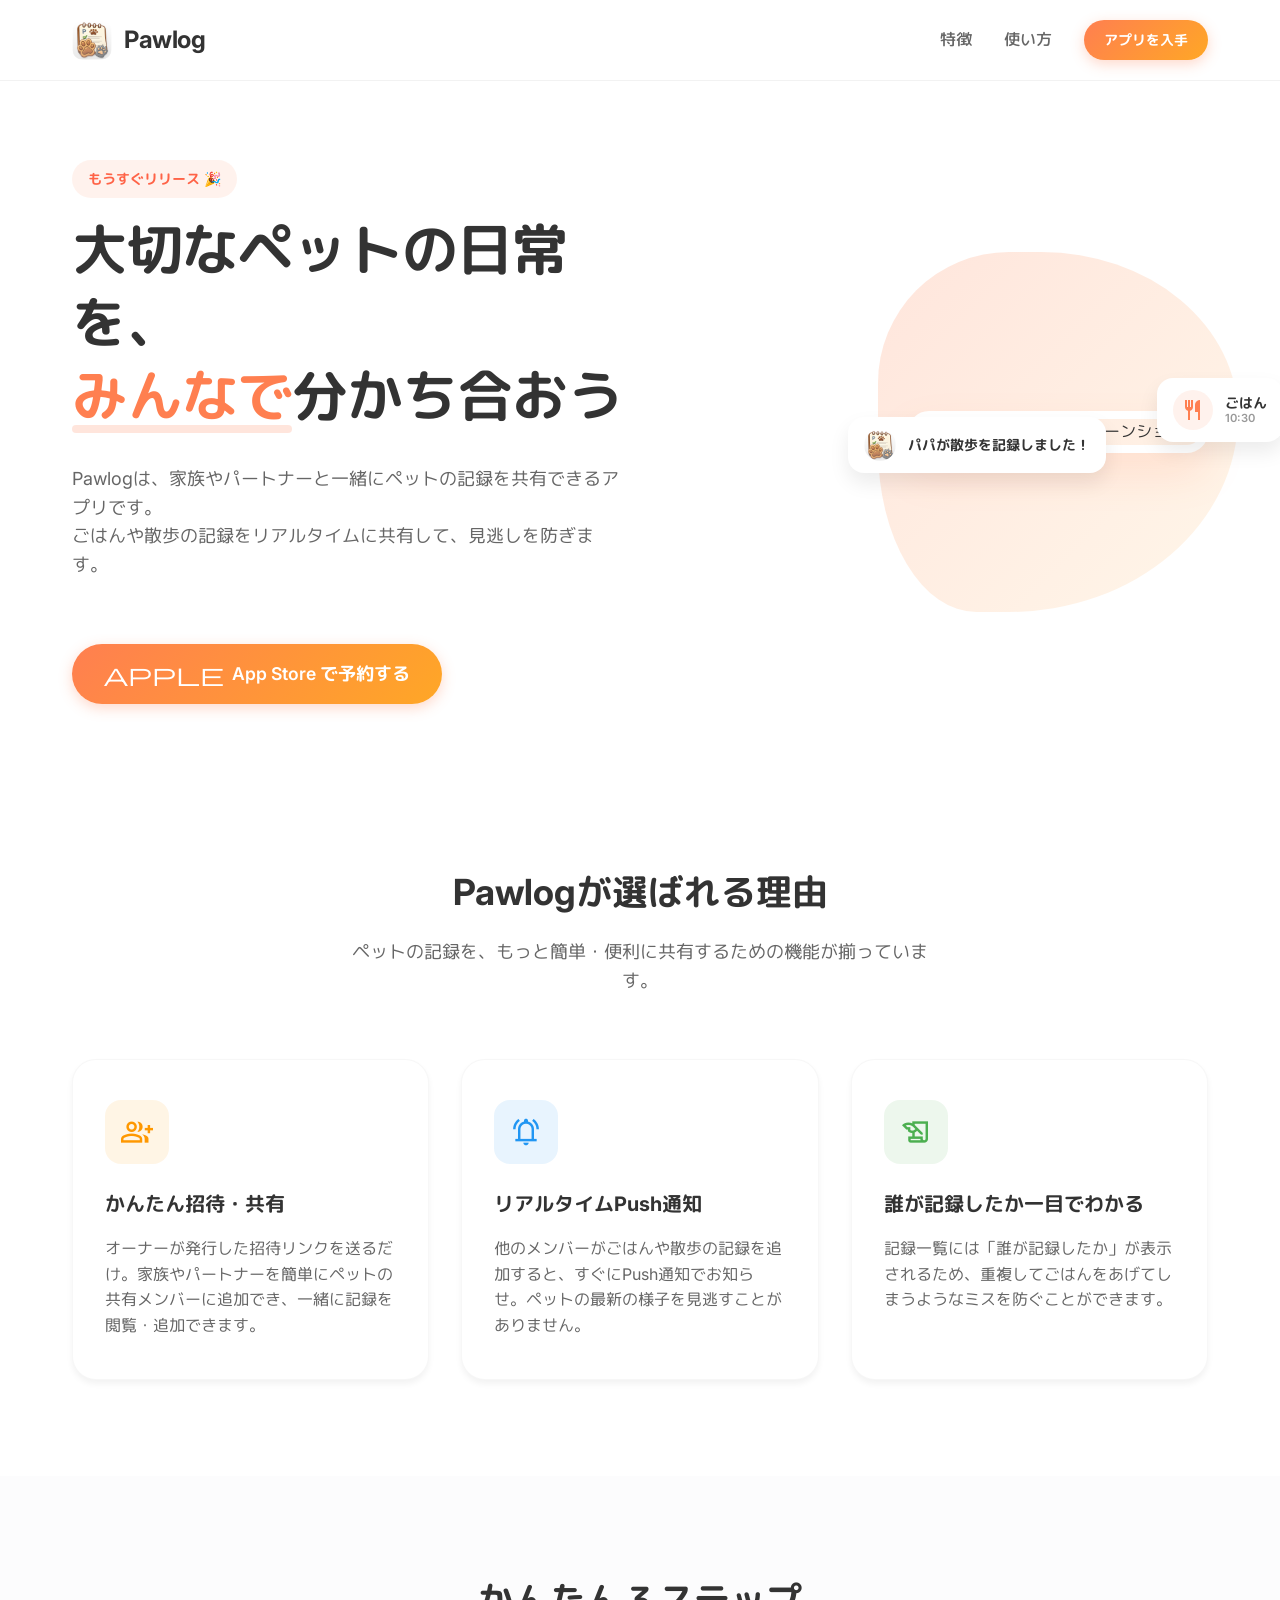
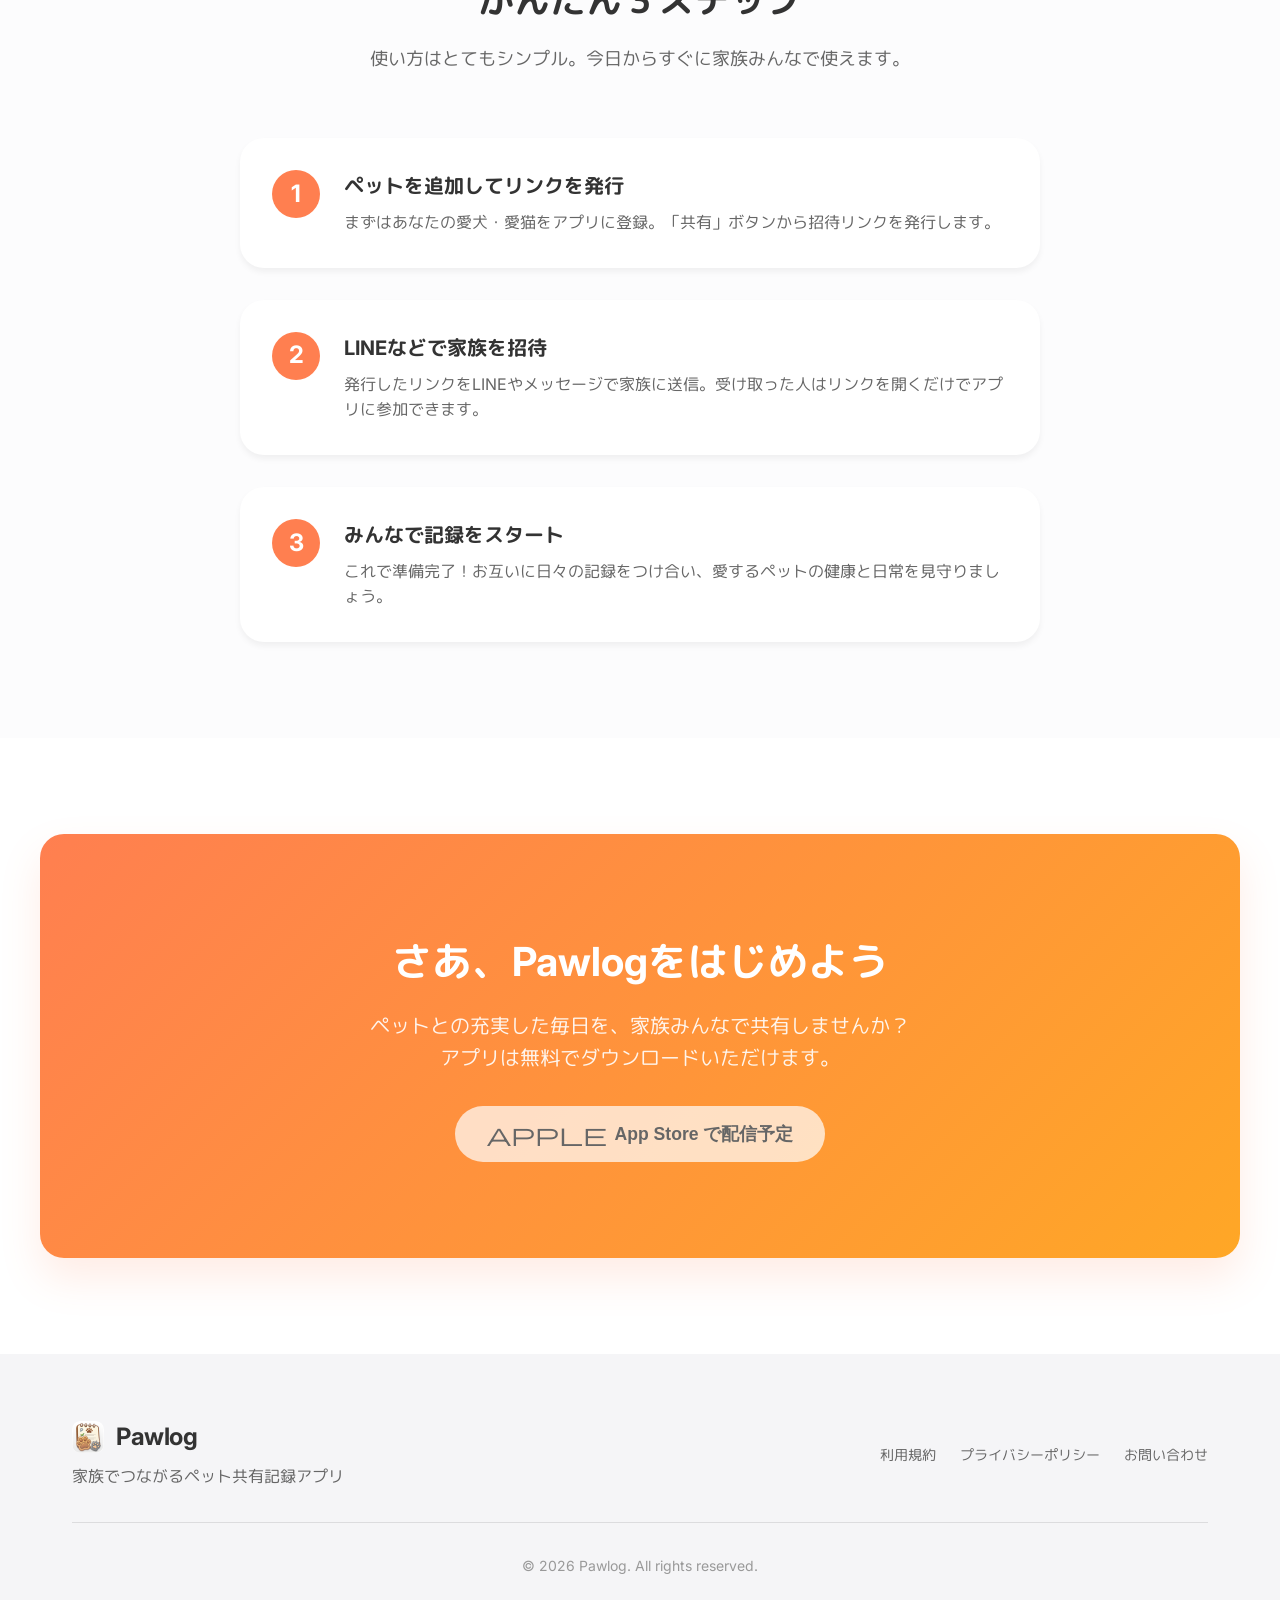
==== index.html @ 932a6e58 "update privacy and index" ====
<!DOCTYPE html>
<html lang="ja">

<head>
    <meta charset="UTF-8">
    <meta name="viewport" content="width=device-width, initial-scale=1.0">
    <title>Pawlog | 家族でつながるペット共有記録アプリ</title>
    <meta name="description" content="Pawlogは、家族やパートナーとペットの日常を共有・記録できるアプリです。招待リンクで簡単参加、Push通知でリアルタイムに情報共有。">

    <!-- Google Fonts -->
    <link rel="preconnect" href="https://fonts.googleapis.com">
    <link rel="preconnect" href="https://fonts.gstatic.com" crossorigin>
    <link
        href="https://fonts.googleapis.com/css2?family=Inter:wght@400;500;600;700&family=M+PLUS+Rounded+1c:wght@400;500;700&display=swap"
        rel="stylesheet">

    <!-- Material Symbols Outlined -->
    <link href="https://fonts.googleapis.com/css2?family=Material+Symbols+Outlined" rel="stylesheet" />

    <link rel="stylesheet" href="css/style.css">
</head>

<body>

    <!-- Header -->
    <header class="header">
        <div class="container header-container">
            <div class="logo">
                <img src="images/AppIcon-iOS-1024x1024.png" alt="Pawlog Icon" class="logo-icon">
                <span class="logo-text">Pawlog</span>
            </div>
            <nav class="nav">
                <a href="#features">特徴</a>
                <a href="#how-it-works">使い方</a>
                <a href="#download" class="btn-primary btn-small">アプリを入手</a>
            </nav>
            <button class="mobile-menu-btn" aria-label="メニューを開く">
                <span class="material-symbols-outlined">menu</span>
            </button>
        </div>
    </header>

    <!-- Mobile Menu Overlay -->
    <div class="mobile-menu-overlay">
        <div class="mobile-menu">
            <button class="close-menu-btn" aria-label="メニューを閉じる">
                <span class="material-symbols-outlined">close</span>
            </button>
            <nav class="mobile-nav">
                <a href="#features">特徴</a>
                <a href="#how-it-works">使い方</a>
                <a href="#download" class="btn-primary">アプリを入手</a>
            </nav>
        </div>
    </div>

    <!-- Hero Section -->
    <section class="hero">
        <div class="container hero-container">
            <div class="hero-content fade-in-up">
                <span class="badge">もうすぐリリース 🎉</span>
                <h1 class="hero-title">大切なペットの日常を、<br><span class="highlight">みんなで</span>分かち合おう</h1>
                <p class="hero-subtitle">
                    Pawlogは、家族やパートナーと一緒にペットの記録を共有できるアプリです。<br>
                    ごはんや散歩の記録をリアルタイムに共有して、見逃しを防ぎます。
                </p>
                <div class="hero-actions">
                    <a href="#download" class="btn-primary btn-large">
                        <span class="material-symbols-outlined">apple</span>
                        App Store で予約する
                    </a>
                </div>
            </div>
            <div class="hero-image-wrapper fade-in-up delay-1">
                <div class="blob-shape"></div>
                <img src="images/IMG_6890.PNG" alt="Pawlog アプリのスクリーンショット" class="hero-app-screen">

                <!-- Floating Elements -->
                <div class="floating-card user-card fc-1">
                    <img src="images/AppIcon-iOS-1024x1024.png" alt="User A">
                    <p>パパが散歩を記録しました！</p>
                </div>
                <div class="floating-card record-card fc-2">
                    <span class="material-symbols-outlined icon-food">restaurant</span>
                    <div>
                        <strong>ごはん</strong>
                        <span>10:30</span>
                    </div>
                </div>
            </div>
        </div>
    </section>

    <!-- Features Section -->
    <section id="features" class="features section">
        <div class="container">
            <div class="section-header fade-in-up">
                <h2 class="section-title">Pawlogが選ばれる理由</h2>
                <p class="section-description">ペットの記録を、もっと簡単・便利に共有するための機能が揃っています。</p>
            </div>

            <div class="features-grid">
                <!-- Feature 1 -->
                <div class="feature-card fade-in-up">
                    <div class="feature-icon bg-orange">
                        <span class="material-symbols-outlined">group_add</span>
                    </div>
                    <h3 class="feature-title">かんたん招待・共有</h3>
                    <p class="feature-text">
                        オーナーが発行した招待リンクを送るだけ。家族やパートナーを簡単にペットの共有メンバーに追加でき、一緒に記録を閲覧・追加できます。
                    </p>
                </div>

                <!-- Feature 2 -->
                <div class="feature-card fade-in-up delay-1">
                    <div class="feature-icon bg-blue">
                        <span class="material-symbols-outlined">notifications_active</span>
                    </div>
                    <h3 class="feature-title">リアルタイムPush通知</h3>
                    <p class="feature-text">
                        他のメンバーがごはんや散歩の記録を追加すると、すぐにPush通知でお知らせ。ペットの最新の様子を見逃すことがありません。
                    </p>
                </div>

                <!-- Feature 3 -->
                <div class="feature-card fade-in-up delay-2">
                    <div class="feature-icon bg-green">
                        <span class="material-symbols-outlined">history_edu</span>
                    </div>
                    <h3 class="feature-title">誰が記録したか一目でわかる</h3>
                    <p class="feature-text">
                        記録一覧には「誰が記録したか」が表示されるため、重複してごはんをあげてしまうようなミスを防ぐことができます。
                    </p>
                </div>
            </div>
        </div>
    </section>

    <!-- How It Works Section -->
    <section id="how-it-works" class="how-it-works section bg-light">
        <div class="container">
            <div class="section-header fade-in-up">
                <h2 class="section-title">かんたん３ステップ</h2>
                <p class="section-description">使い方はとてもシンプル。今日からすぐに家族みんなで使えます。</p>
            </div>

            <div class="steps-container">
                <div class="step fade-in-up">
                    <div class="step-number">1</div>
                    <div class="step-content">
                        <h3>ペットを追加してリンクを発行</h3>
                        <p>まずはあなたの愛犬・愛猫をアプリに登録。「共有」ボタンから招待リンクを発行します。</p>
                    </div>
                </div>

                <div class="step fade-in-up delay-1">
                    <div class="step-number">2</div>
                    <div class="step-content">
                        <h3>LINEなどで家族を招待</h3>
                        <p>発行したリンクをLINEやメッセージで家族に送信。受け取った人はリンクを開くだけでアプリに参加できます。</p>
                    </div>
                </div>

                <div class="step fade-in-up delay-2">
                    <div class="step-number">3</div>
                    <div class="step-content">
                        <h3>みんなで記録をスタート</h3>
                        <p>これで準備完了！お互いに日々の記録をつけ合い、愛するペットの健康と日常を見守りましょう。</p>
                    </div>
                </div>
            </div>
        </div>
    </section>

    <!-- CTA Section -->
    <section id="download" class="cta section">
        <div class="container cta-container fade-in-up">
            <h2 class="cta-title">さあ、Pawlogをはじめよう</h2>
            <p class="cta-text">
                ペットとの充実した毎日を、家族みんなで共有しませんか？<br>
                アプリは無料でダウンロードいただけます。
            </p>
            <div class="cta-buttons">
                <button class="btn-primary btn-large btn-disabled">
                    <span class="material-symbols-outlined">apple</span>
                    App Store で配信予定
                </button>
            </div>
        </div>
    </section>

    <!-- Footer -->
    <footer class="footer">
        <div class="container footer-container">
            <div class="footer-brand">
                <div class="logo">
                    <img src="images/AppIcon-iOS-1024x1024.png" alt="Pawlog Icon" class="logo-icon-small">
                    <span class="logo-text">Pawlog</span>
                </div>
                <p class="footer-desc">家族でつながるペット共有記録アプリ</p>
            </div>
            <div class="footer-links">
                <a href="terms.html">利用規約</a>
                <a href="privacy.html">プライバシーポリシー</a>
                <a href="#">お問い合わせ</a>
            </div>
        </div>
        <div class="container">
            <div class="footer-bottom">
                &copy; <span id="year"></span> Pawlog. All rights reserved.
            </div>
        </div>
    </footer>

    <script src="js/main.js"></script>
</body>

</html>
---- css/style.css ----
/* =========================================
   Reset & Variables
   ========================================= */
:root {
    /* Colors */
    --primary: #FF7F50; /* Coral */
    --primary-light: #FFA07A;
    --primary-dark: #FF6347;
    --secondary: #FFA726; /* Orange */
    
    --text-main: #333333;
    --text-muted: #666666;
    --text-light: #999999;
    
    --bg-main: #FFFFFF;
    --bg-light: #FCFCFD;
    --bg-shade: #F5F5F7;
    
    /* Semantic Colors */
    --orange: #FF9800;
    --blue: #2196F3;
    --green: #4CAF50;

    /* Typography */
    --font-base: 'Inter', 'M PLUS Rounded 1c', sans-serif;
    
    /* Layout */
    --container-max-width: 1200px;
    --spacing-xs: 0.5rem;
    --spacing-sm: 1rem;
    --spacing-md: 2rem;
    --spacing-lg: 4rem;
    --spacing-xl: 6rem;
    
    /* Shadows & Radii */
    --shadow-sm: 0 4px 6px rgba(0, 0, 0, 0.05);
    --shadow-md: 0 10px 20px rgba(0, 0, 0, 0.08);
    --shadow-lg: 0 20px 40px rgba(255, 127, 80, 0.15);
    
    --radius-sm: 8px;
    --radius-md: 16px;
    --radius-lg: 24px;
    --radius-full: 9999px;
}

* {
    margin: 0;
    padding: 0;
    box-sizing: border-box;
}

html {
    font-size: 16px;
    scroll-behavior: smooth;
}

body {
    font-family: var(--font-base);
    color: var(--text-main);
    background-color: var(--bg-main);
    line-height: 1.6;
    -webkit-font-smoothing: antialiased;
    -moz-osx-font-smoothing: grayscale;
    overflow-x: hidden;
}

a {
    text-decoration: none;
    color: inherit;
    transition: color 0.3s ease;
}

img {
    max-width: 100%;
    height: auto;
    display: block;
}

/* =========================================
   Utility Classes
   ========================================= */
.container {
    max-width: var(--container-max-width);
    margin: 0 auto;
    padding: 0 var(--spacing-md);
}

.section {
    padding: var(--spacing-xl) 0;
}

.bg-light { background-color: var(--bg-light); }
.bg-orange { background-color: rgba(255, 152, 0, 0.1); color: var(--orange); }
.bg-blue { background-color: rgba(33, 150, 243, 0.1); color: var(--blue); }
.bg-green { background-color: rgba(76, 175, 80, 0.1); color: var(--green); }

.highlight {
    color: var(--primary);
    position: relative;
    display: inline-block;
}

.highlight::after {
    content: '';
    position: absolute;
    bottom: 0;
    left: 0;
    width: 100%;
    height: 8px;
    background-color: rgba(255, 127, 80, 0.2);
    border-radius: 4px;
    z-index: -1;
}

.badge {
    display: inline-flex;
    align-items: center;
    padding: 0.5rem 1rem;
    background-color: rgba(255, 127, 80, 0.1);
    color: var(--primary-dark);
    border-radius: var(--radius-full);
    font-weight: 600;
    font-size: 0.875rem;
    margin-bottom: var(--spacing-sm);
}

/* =========================================
   Buttons
   ========================================= */
.btn-primary {
    display: inline-flex;
    align-items: center;
    justify-content: center;
    gap: 0.5rem;
    background: linear-gradient(135deg, var(--primary), var(--secondary));
    color: white;
    font-weight: 600;
    border: none;
    border-radius: var(--radius-full);
    cursor: pointer;
    transition: transform 0.3s ease, box-shadow 0.3s ease;
    box-shadow: 0 4px 14px rgba(255, 127, 80, 0.3);
}

.btn-primary:hover {
    transform: translateY(-2px);
    box-shadow: 0 6px 20px rgba(255, 127, 80, 0.4);
    color: white;
}

.btn-small { padding: 0.5rem 1.25rem; font-size: 0.9rem; }
.btn-large { padding: 1rem 2rem; font-size: 1.1rem; }

.btn-disabled {
    background: var(--text-light);
    box-shadow: none;
    cursor: not-allowed;
}

.btn-disabled:hover {
    transform: none;
    box-shadow: none;
}

/* =========================================
   Header & Nav
   ========================================= */
.header {
    position: fixed;
    top: 0;
    left: 0;
    width: 100%;
    background: rgba(255, 255, 255, 0.9);
    backdrop-filter: blur(10px);
    -webkit-backdrop-filter: blur(10px);
    z-index: 1000;
    border-bottom: 1px solid rgba(0,0,0,0.05);
    transition: all 0.3s ease;
}

.header.scrolled {
    box-shadow: var(--shadow-sm);
    padding: 0.5rem 0;
}

.header-container {
    display: flex;
    justify-content: space-between;
    align-items: center;
    height: 80px;
}

.logo {
    display: flex;
    align-items: center;
    gap: 0.75rem;
}

.logo-icon { width: 40px; height: 40px; border-radius: 10px; }
.logo-icon-small { width: 32px; height: 32px; border-radius: 8px; }
.logo-text { font-size: 1.5rem; font-weight: 700; color: var(--text-main); letter-spacing: -0.5px; }

.nav {
    display: none;
    align-items: center;
    gap: 2rem;
}

.nav a:not(.btn-primary) {
    font-weight: 500;
    color: var(--text-muted);
}

.nav a:not(.btn-primary):hover {
    color: var(--primary);
}

.mobile-menu-btn, .close-menu-btn {
    display: block;
    background: none;
    border: none;
    color: var(--text-main);
    cursor: pointer;
    padding: 0.5rem;
}

.material-symbols-outlined { font-size: 24px; }

/* Mobile Menu */
.mobile-menu-overlay {
    position: fixed;
    top: 0;
    left: 0;
    width: 100%;
    height: 100vh;
    background: rgba(255,255,255,0.98);
    z-index: 2000;
    opacity: 0;
    pointer-events: none;
    transition: opacity 0.3s ease;
}

.mobile-menu-overlay.active {
    opacity: 1;
    pointer-events: auto;
}

.mobile-menu {
    display: flex;
    flex-direction: column;
    padding: 2rem;
    height: 100%;
}

.close-menu-btn { align-self: flex-end; margin-bottom: 2rem; }

.mobile-nav {
    display: flex;
    flex-direction: column;
    align-items: center;
    gap: 2rem;
    font-size: 1.25rem;
}

/* =========================================
   Hero Section
   ========================================= */
.hero {
    padding-top: 140px;
    padding-bottom: var(--spacing-lg);
    overflow: hidden;
}

.hero-container {
    display: grid;
    grid-template-columns: 1fr;
    gap: var(--spacing-lg);
    align-items: center;
}

.hero-title {
    font-size: 2.5rem;
    line-height: 1.3;
    font-weight: 700;
    margin-bottom: var(--spacing-md);
    letter-spacing: -1px;
}

.hero-subtitle {
    font-size: 1.125rem;
    color: var(--text-muted);
    margin-bottom: var(--spacing-lg);
}

.hero-actions { display: flex; gap: 1rem; flex-wrap: wrap; }

.hero-image-wrapper {
    position: relative;
    max-width: 320px;
    margin: 0 auto;
}

.hero-app-screen {
    border-radius: 40px;
    box-shadow: var(--shadow-lg);
    position: relative;
    z-index: 2;
    border: 8px solid #FFF;
}

/* Background Blob */
.blob-shape {
    position: absolute;
    top: 50%;
    left: 50%;
    transform: translate(-50%, -50%);
    width: 120%;
    aspect-ratio: 1;
    background: linear-gradient(135deg, rgba(255, 127, 80, 0.2), rgba(255, 167, 38, 0.1));
    border-radius: 40% 60% 70% 30% / 40% 50% 60% 50%;
    z-index: 1;
    animation: morph 8s ease-in-out infinite alternate;
}

@keyframes morph {
    0% { border-radius: 40% 60% 70% 30% / 40% 50% 60% 50%; }
    100% { border-radius: 60% 40% 30% 70% / 60% 30% 70% 40%; }
}

/* Floating Cards */
.floating-card {
    position: absolute;
    background: white;
    border-radius: var(--radius-md);
    padding: 0.75rem 1rem;
    box-shadow: var(--shadow-md);
    z-index: 10;
    display: flex;
    align-items: center;
    gap: 0.75rem;
    font-size: 0.875rem;
    font-weight: 600;
    animation: float 4s ease-in-out infinite;
    white-space: nowrap;
}

.fc-1 {
    top: 15%;
    left: -20%;
    animation-delay: 0s;
}

.fc-1 img { width: 32px; height: 32px; border-radius: 50%; }

.fc-2 {
    bottom: 25%;
    right: -25%;
    animation-delay: 2s;
}

.icon-food {
    color: var(--primary);
    background: rgba(255,127,80,0.1);
    padding: 8px;
    border-radius: 50%;
}

.fc-2 div { display: flex; flex-direction: column; line-height: 1.2; }
.fc-2 div span { font-size: 0.7rem; color: var(--text-light); }

@keyframes float {
    0% { transform: translateY(0px); }
    50% { transform: translateY(-10px); }
    100% { transform: translateY(0px); }
}

/* =========================================
   Section Header
   ========================================= */
.section-header {
    text-align: center;
    margin-bottom: var(--spacing-lg);
}

.section-title {
    font-size: 2.25rem;
    font-weight: 700;
    margin-bottom: var(--spacing-sm);
}

.section-description {
    font-size: 1.125rem;
    color: var(--text-muted);
    max-width: 600px;
    margin: 0 auto;
}

/* =========================================
   Features
   ========================================= */
.features-grid {
    display: grid;
    grid-template-columns: 1fr;
    gap: var(--spacing-md);
}

.feature-card {
    background: white;
    padding: 2.5rem 2rem;
    border-radius: var(--radius-lg);
    box-shadow: var(--shadow-sm);
    transition: transform 0.3s ease, box-shadow 0.3s ease;
    border: 1px solid rgba(0,0,0,0.03);
}

.feature-card:hover {
    transform: translateY(-5px);
    box-shadow: var(--shadow-md);
}

.feature-icon {
    width: 64px;
    height: 64px;
    border-radius: var(--radius-md);
    display: flex;
    align-items: center;
    justify-content: center;
    margin-bottom: 1.5rem;
}

.feature-icon .material-symbols-outlined { font-size: 32px; }

.feature-title {
    font-size: 1.25rem;
    margin-bottom: 1rem;
    font-weight: 700;
}

.feature-text { color: var(--text-muted); }

/* =========================================
   How It Works
   ========================================= */
.steps-container {
    display: grid;
    grid-template-columns: 1fr;
    gap: 2rem;
    max-width: 800px;
    margin: 0 auto;
}

.step {
    display: flex;
    gap: 1.5rem;
    background: white;
    padding: 2rem;
    border-radius: var(--radius-lg);
    box-shadow: var(--shadow-sm);
}

.step-number {
    flex-shrink: 0;
    width: 48px;
    height: 48px;
    background: var(--primary);
    color: white;
    border-radius: 50%;
    display: flex;
    align-items: center;
    justify-content: center;
    font-size: 1.5rem;
    font-weight: 700;
}

.step-content h3 {
    font-size: 1.25rem;
    margin-bottom: 0.5rem;
}

.step-content p { color: var(--text-muted); }

/* =========================================
   CTA Section
   ========================================= */
.cta-container {
    background: linear-gradient(135deg, var(--primary), var(--secondary));
    border-radius: var(--radius-lg);
    padding: var(--spacing-xl) var(--spacing-md);
    text-align: center;
    color: white;
    box-shadow: var(--shadow-lg);
}

.cta-title {
    font-size: 2.5rem;
    margin-bottom: 1rem;
}

.cta-text {
    font-size: 1.25rem;
    margin-bottom: 2rem;
    opacity: 0.9;
}

.cta-buttons .btn-primary {
    background: white;
    color: var(--primary);
}

.cta-buttons .btn-disabled {
    background: rgba(255,255,255,0.7);
    color: #666;
}

/* =========================================
   Footer
   ========================================= */
.footer {
    background: var(--bg-shade);
    padding: var(--spacing-lg) 0 2rem;
}

.footer-container {
    display: flex;
    flex-direction: column;
    gap: 2rem;
    align-items: center;
    margin-bottom: 2rem;
    text-align: center;
}

.footer-desc {
    color: var(--text-muted);
    margin-top: 0.5rem;
}

.footer-links {
    display: flex;
    gap: 1.5rem;
    flex-wrap: wrap;
    justify-content: center;
}

.footer-links a {
    color: var(--text-muted);
    font-size: 0.9rem;
}

.footer-links a:hover { color: var(--primary); }

.footer-bottom {
    text-align: center;
    padding-top: 2rem;
    border-top: 1px solid rgba(0,0,0,0.1);
    color: var(--text-light);
    font-size: 0.875rem;
}

/* =========================================
   Animations (Intersection Observer)
   ========================================= */
.fade-in-up {
    opacity: 0;
    transform: translateY(30px);
    transition: opacity 0.8s ease, transform 0.8s ease;
}

.fade-in-up.visible {
    opacity: 1;
    transform: translateY(0);
}

.delay-1 { transition-delay: 0.2s; }
.delay-2 { transition-delay: 0.4s; }

/* =========================================
   Media Queries
   ========================================= */
@media (min-width: 768px) {
    .nav { display: flex; }
    .mobile-menu-btn { display: none; }
    
    .hero { padding-top: 160px; }
    
    .hero-container {
        grid-template-columns: 1fr 1fr;
        gap: 2rem;
    }
    
    .hero-title { font-size: 3.5rem; }
    
    .hero-image-wrapper { max-width: 380px; margin: 0 0 0 auto; }
    
    .features-grid { grid-template-columns: repeat(3, 1fr); }
    
    .footer-container {
        flex-direction: row;
        justify-content: space-between;
        text-align: left;
    }
}
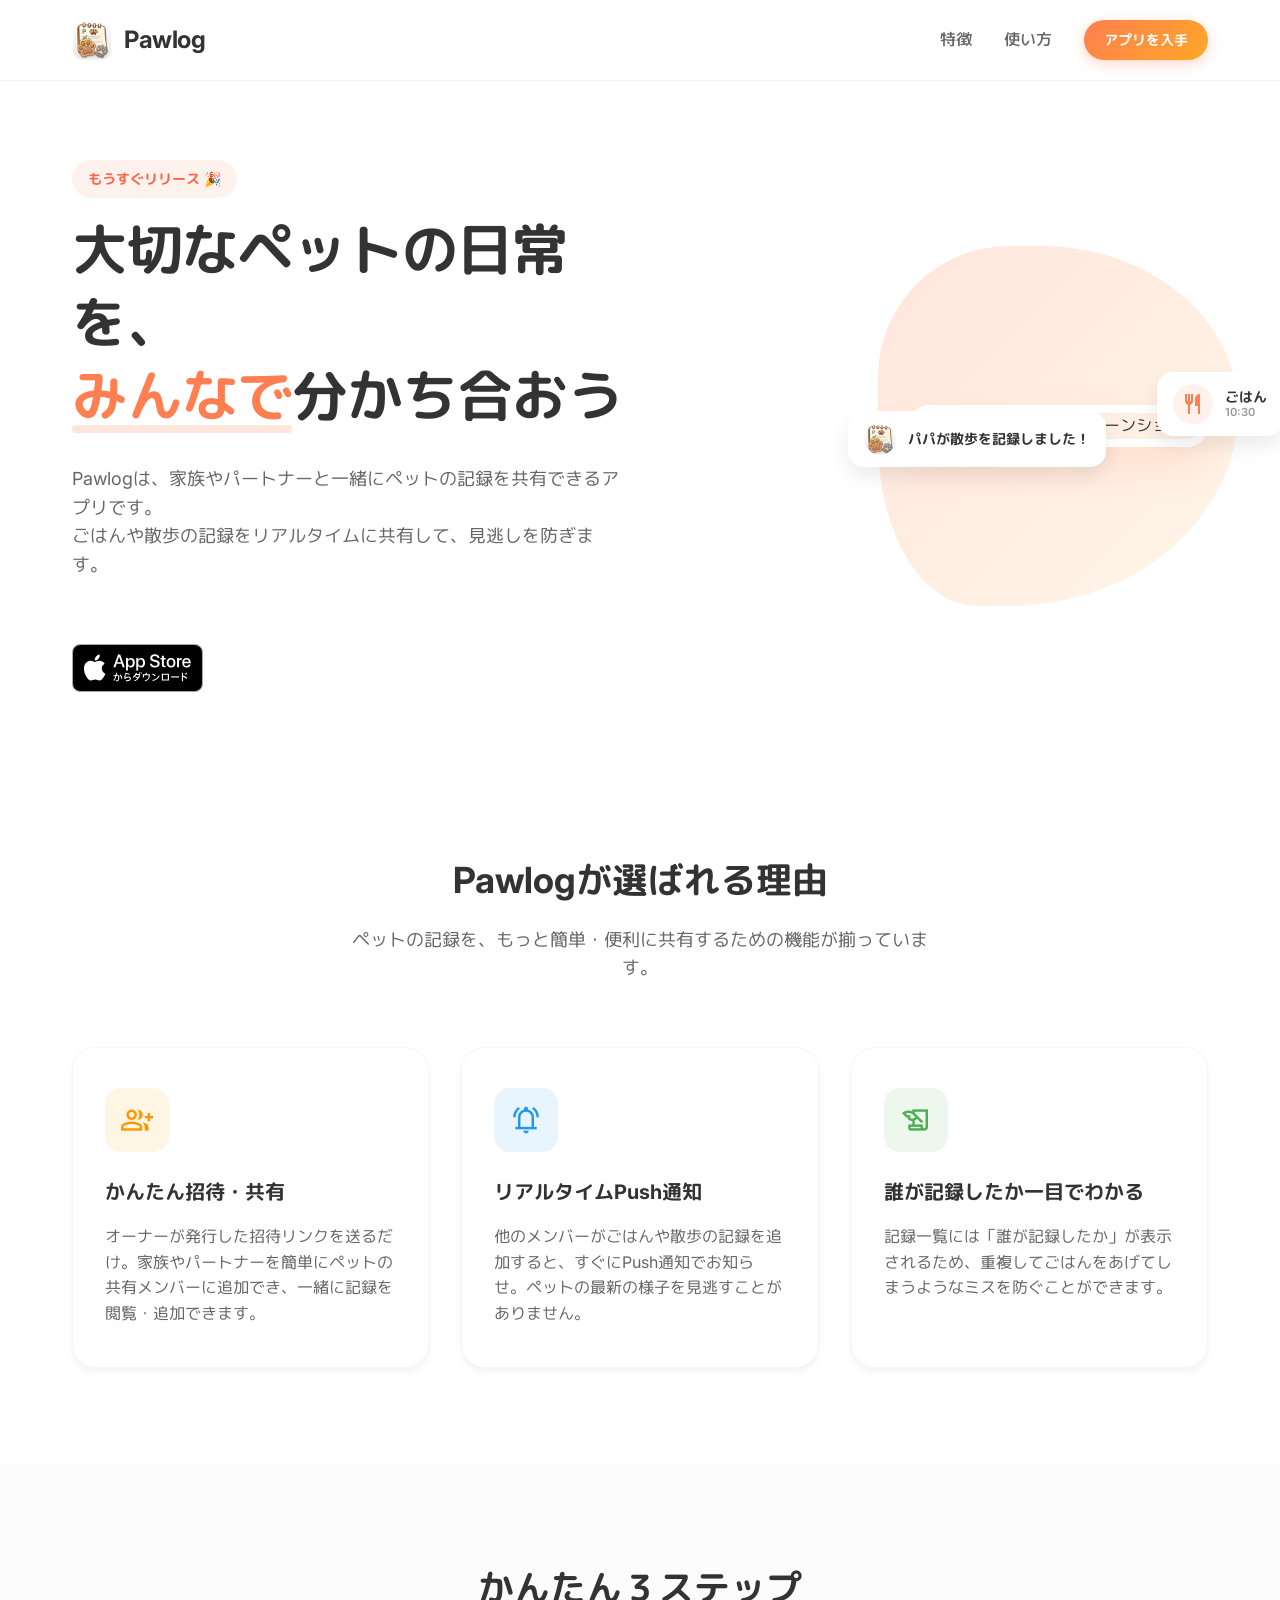
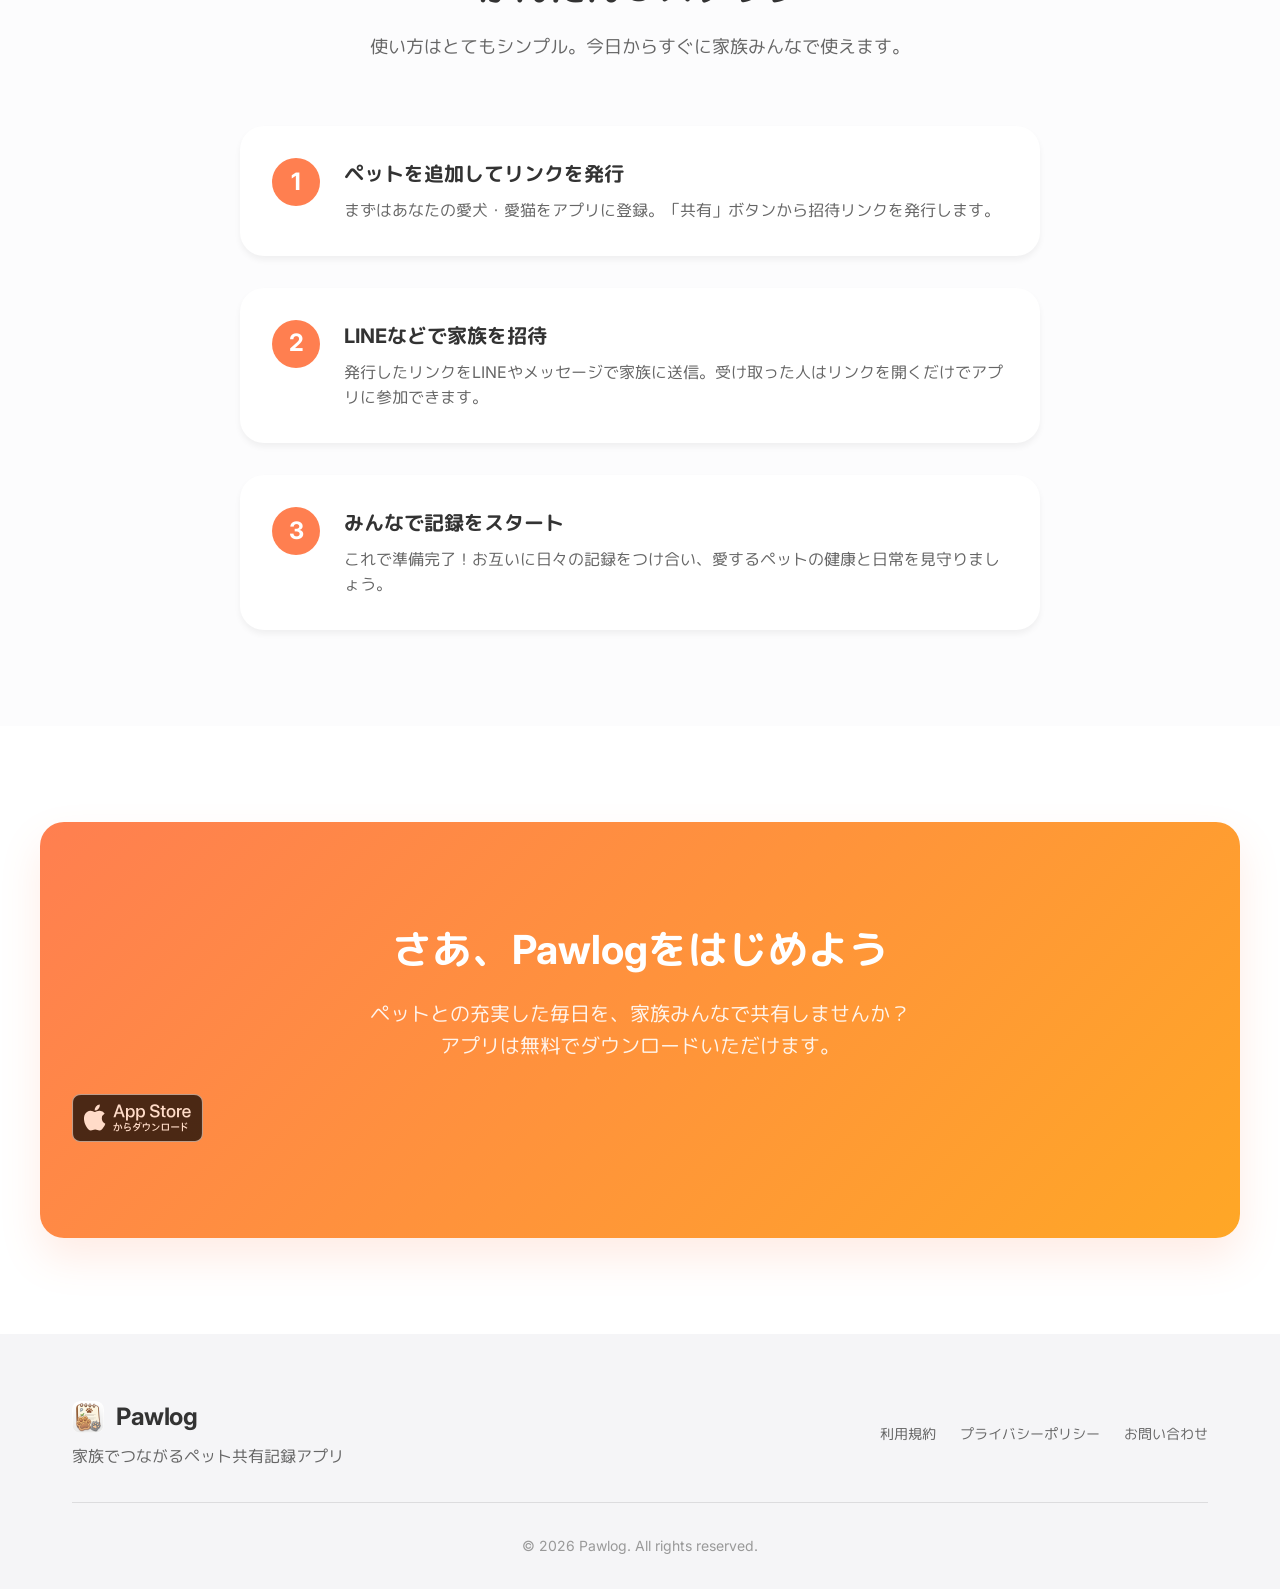
==== commit f89150dc: "Apple推奨の「App Storeからダウンロード」公式バッジ画像追加" ====
--- a/index.html
+++ b/index.html
@@ -65,9 +65,9 @@
                     ごはんや散歩の記録をリアルタイムに共有して、見逃しを防ぎます。
                 </p>
                 <div class="hero-actions">
-                    <a href="#download" class="btn-primary btn-large">
-                        <span class="material-symbols-outlined">apple</span>
-                        App Store で予約する
+                    <a href="#download" class="app-store-badge-link">
+                        <img src="images/app-store-badge-jp.svg" alt="App Storeからダウンロード"
+                            style="height: 48px; width: auto;">
                     </a>
                 </div>
             </div>
@@ -181,10 +181,10 @@
                 アプリは無料でダウンロードいただけます。
             </p>
             <div class="cta-buttons">
-                <button class="btn-primary btn-large btn-disabled">
-                    <span class="material-symbols-outlined">apple</span>
-                    App Store で配信予定
-                </button>
+                <a href="#" class="app-store-badge-link"
+                    style="opacity: 0.7; cursor: not-allowed; pointer-events: none;">
+                    <img src="images/app-store-badge-jp.svg" alt="App Storeで配信予定" style="height: 48px; width: auto;">
+                </a>
             </div>
         </div>
     </section>
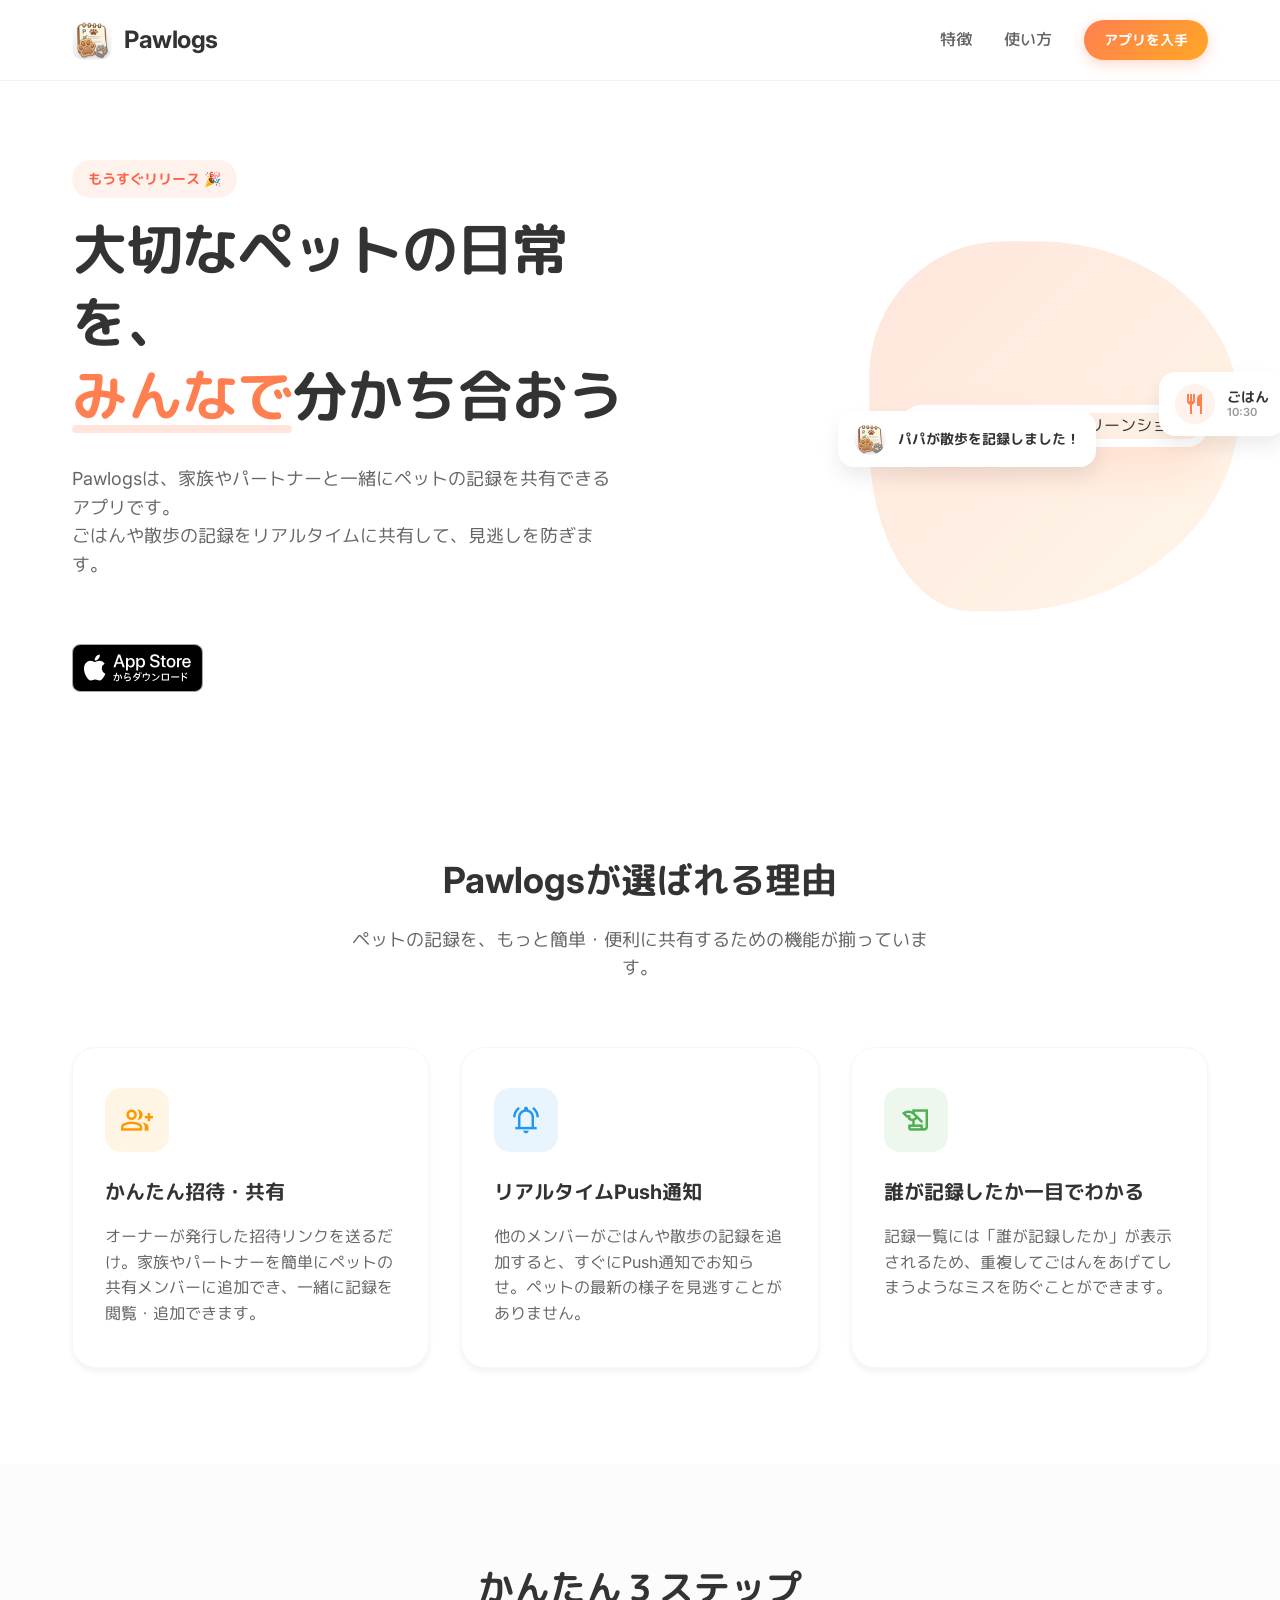
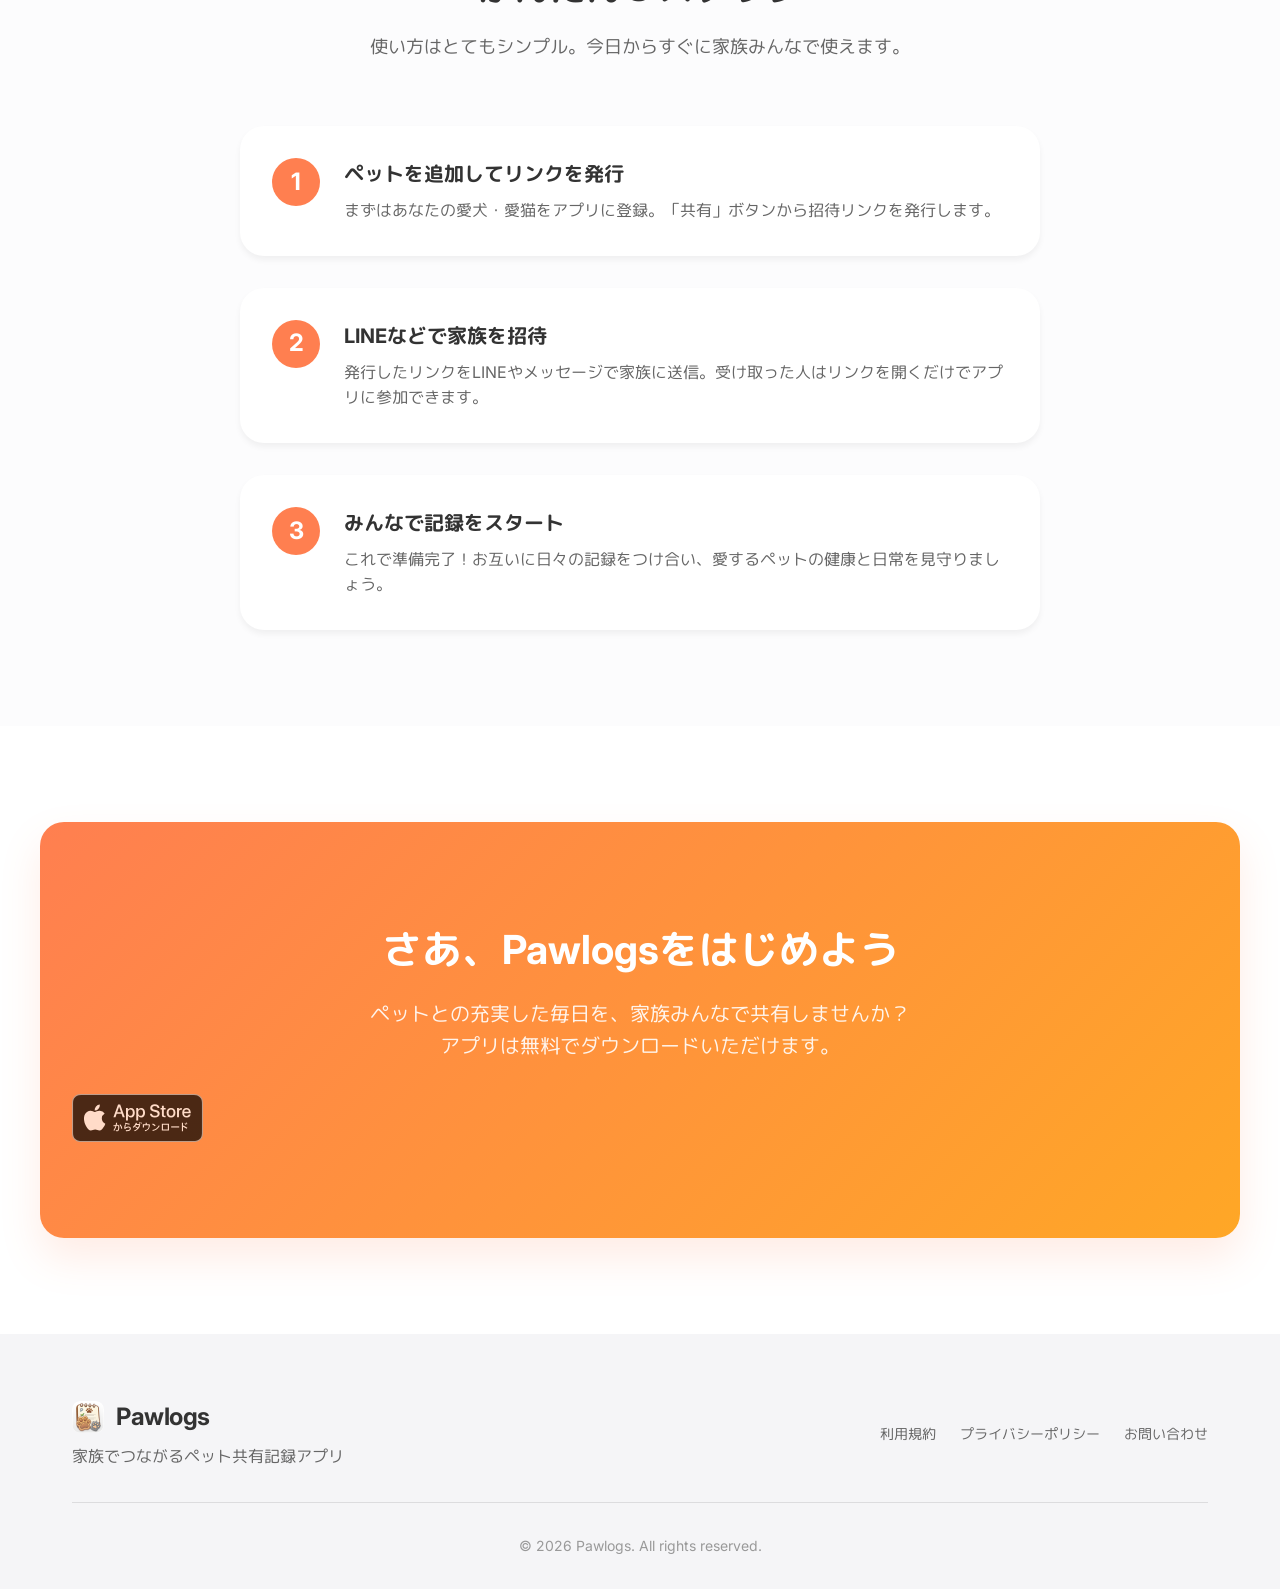
==== commit 0e73c471: "名称変更" ====
--- a/index.html
+++ b/index.html
@@ -4,8 +4,8 @@
 <head>
     <meta charset="UTF-8">
     <meta name="viewport" content="width=device-width, initial-scale=1.0">
-    <title>Pawlog | 家族でつながるペット共有記録アプリ</title>
-    <meta name="description" content="Pawlogは、家族やパートナーとペットの日常を共有・記録できるアプリです。招待リンクで簡単参加、Push通知でリアルタイムに情報共有。">
+    <title>Pawlogs | 家族でつながるペット共有記録アプリ</title>
+    <meta name="description" content="Pawlogsは、家族やパートナーとペットの日常を共有・記録できるアプリです。招待リンクで簡単参加、Push通知でリアルタイムに情報共有。">
 
     <!-- Google Fonts -->
     <link rel="preconnect" href="https://fonts.googleapis.com">
@@ -26,8 +26,8 @@
     <header class="header">
         <div class="container header-container">
             <div class="logo">
-                <img src="images/AppIcon-iOS-1024x1024.png" alt="Pawlog Icon" class="logo-icon">
-                <span class="logo-text">Pawlog</span>
+                <img src="images/AppIcon-iOS-1024x1024.png" alt="Pawlogs Icon" class="logo-icon">
+                <span class="logo-text">Pawlogs</span>
             </div>
             <nav class="nav">
                 <a href="#features">特徴</a>
@@ -61,7 +61,7 @@
                 <span class="badge">もうすぐリリース 🎉</span>
                 <h1 class="hero-title">大切なペットの日常を、<br><span class="highlight">みんなで</span>分かち合おう</h1>
                 <p class="hero-subtitle">
-                    Pawlogは、家族やパートナーと一緒にペットの記録を共有できるアプリです。<br>
+                    Pawlogsは、家族やパートナーと一緒にペットの記録を共有できるアプリです。<br>
                     ごはんや散歩の記録をリアルタイムに共有して、見逃しを防ぎます。
                 </p>
                 <div class="hero-actions">
@@ -73,7 +73,7 @@
             </div>
             <div class="hero-image-wrapper fade-in-up delay-1">
                 <div class="blob-shape"></div>
-                <img src="images/IMG_6890.PNG" alt="Pawlog アプリのスクリーンショット" class="hero-app-screen">
+                <img src="images/IMG_6890.PNG" alt="Pawlogs アプリのスクリーンショット" class="hero-app-screen">
 
                 <!-- Floating Elements -->
                 <div class="floating-card user-card fc-1">
@@ -95,7 +95,7 @@
     <section id="features" class="features section">
         <div class="container">
             <div class="section-header fade-in-up">
-                <h2 class="section-title">Pawlogが選ばれる理由</h2>
+                <h2 class="section-title">Pawlogsが選ばれる理由</h2>
                 <p class="section-description">ペットの記録を、もっと簡単・便利に共有するための機能が揃っています。</p>
             </div>
 
@@ -175,7 +175,7 @@
     <!-- CTA Section -->
     <section id="download" class="cta section">
         <div class="container cta-container fade-in-up">
-            <h2 class="cta-title">さあ、Pawlogをはじめよう</h2>
+            <h2 class="cta-title">さあ、Pawlogsをはじめよう</h2>
             <p class="cta-text">
                 ペットとの充実した毎日を、家族みんなで共有しませんか？<br>
                 アプリは無料でダウンロードいただけます。
@@ -194,8 +194,8 @@
         <div class="container footer-container">
             <div class="footer-brand">
                 <div class="logo">
-                    <img src="images/AppIcon-iOS-1024x1024.png" alt="Pawlog Icon" class="logo-icon-small">
-                    <span class="logo-text">Pawlog</span>
+                    <img src="images/AppIcon-iOS-1024x1024.png" alt="Pawlogs Icon" class="logo-icon-small">
+                    <span class="logo-text">Pawlogs</span>
                 </div>
                 <p class="footer-desc">家族でつながるペット共有記録アプリ</p>
             </div>
@@ -207,7 +207,7 @@
         </div>
         <div class="container">
             <div class="footer-bottom">
-                &copy; <span id="year"></span> Pawlog. All rights reserved.
+                &copy; <span id="year"></span> Pawlogs. All rights reserved.
             </div>
         </div>
     </footer>
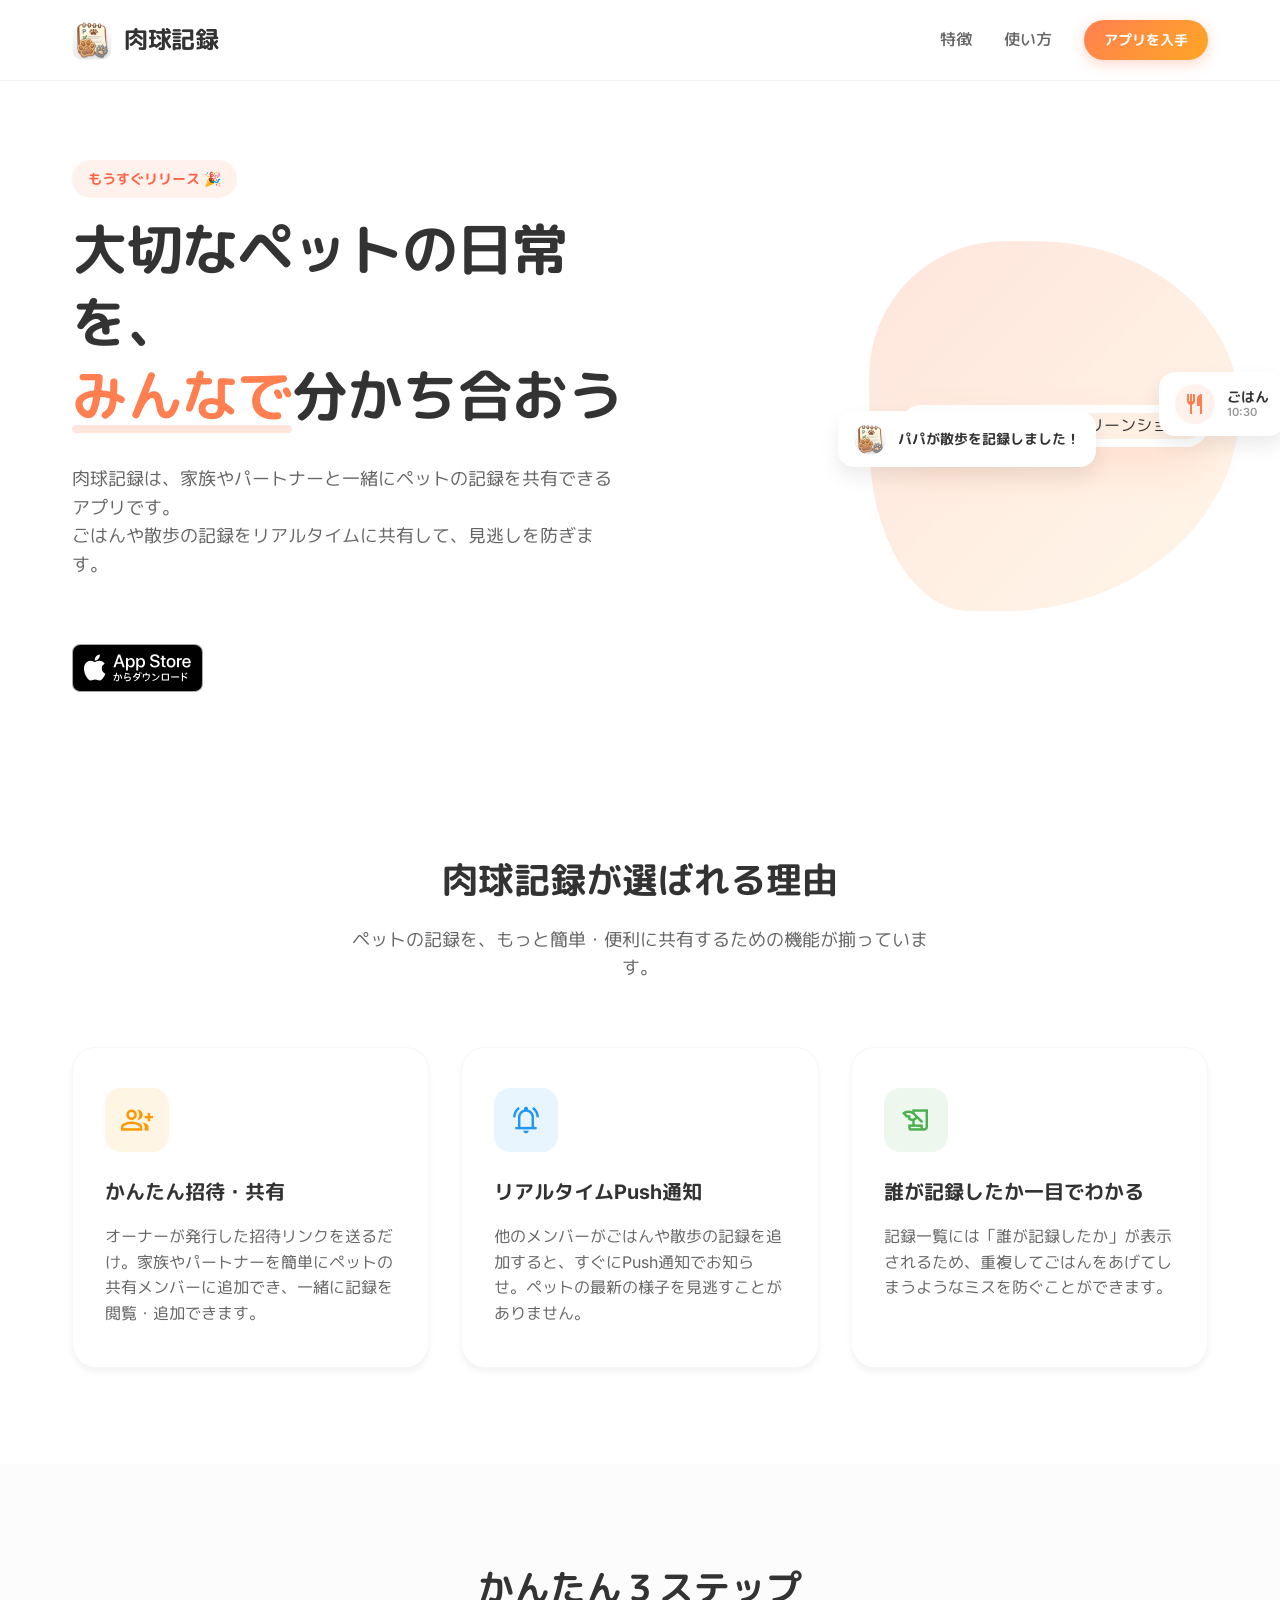
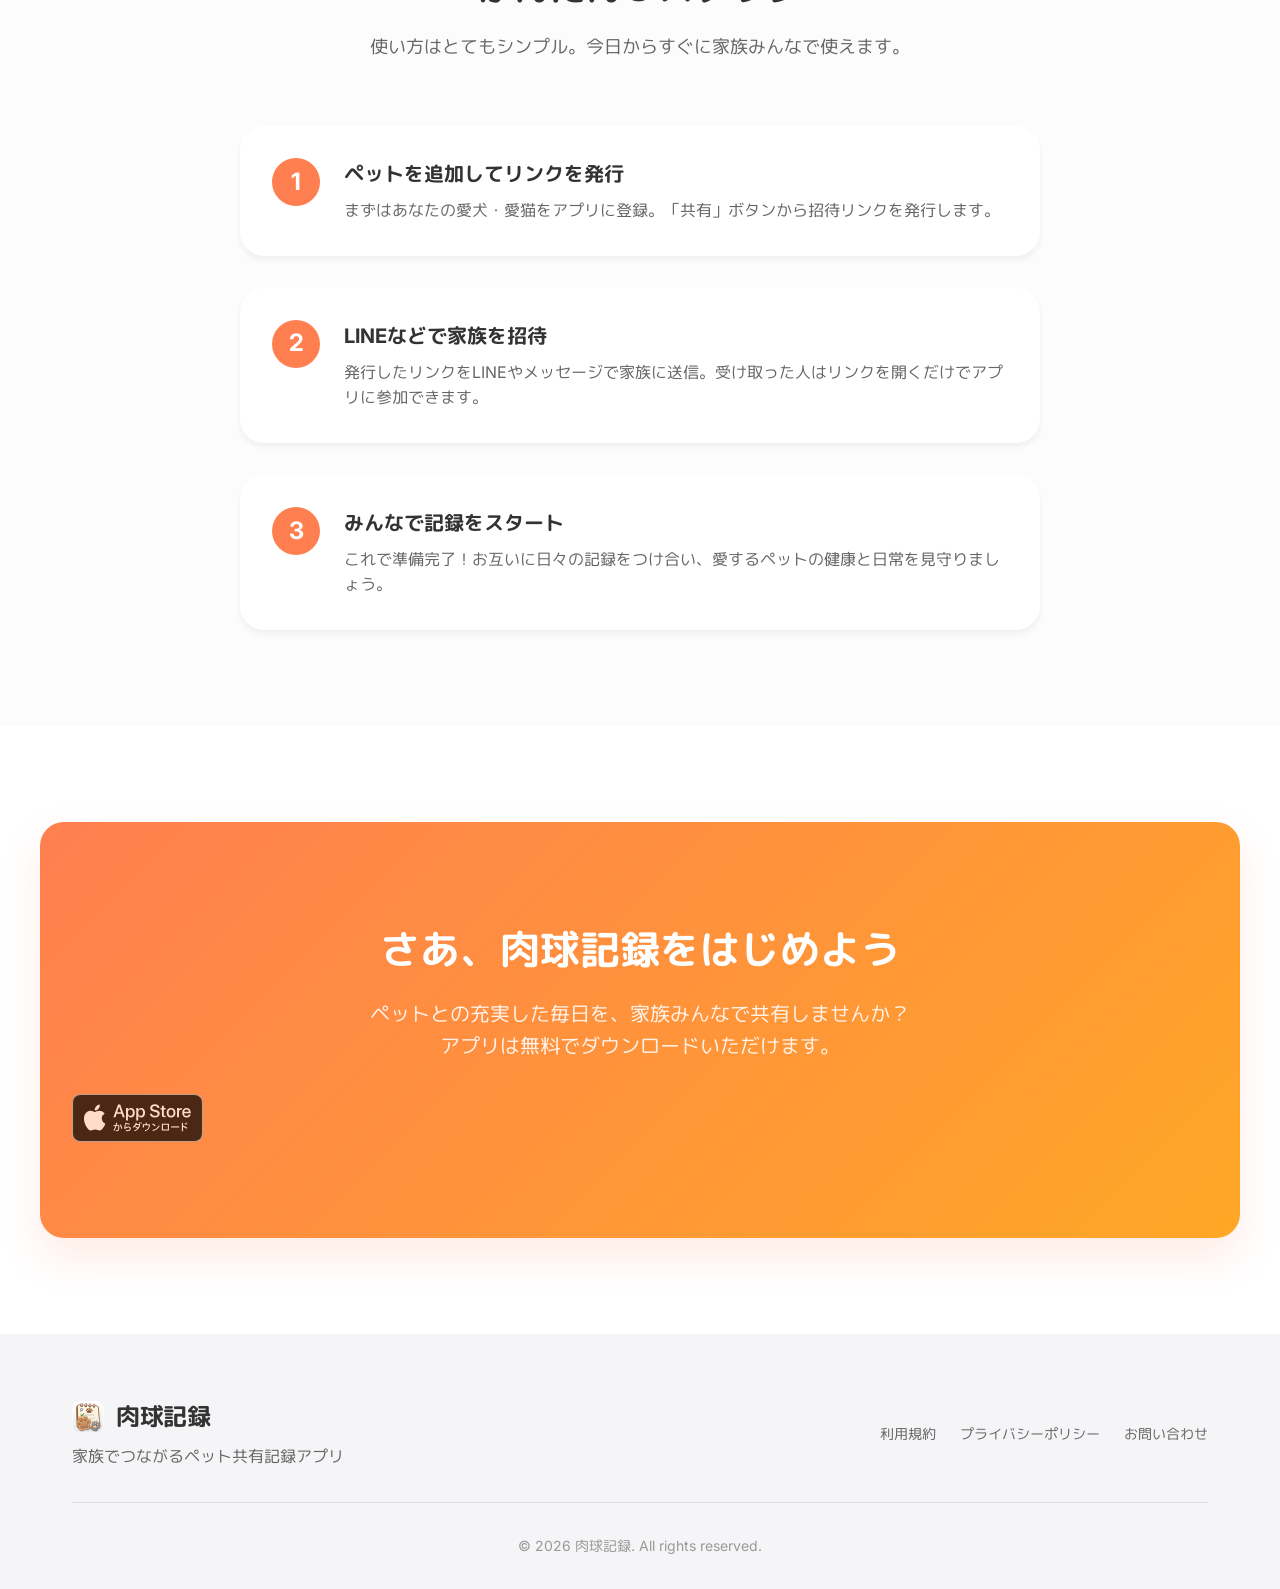
==== commit abaed3da: "アプリ名の変更" ====
--- a/index.html
+++ b/index.html
@@ -4,8 +4,8 @@
 <head>
     <meta charset="UTF-8">
     <meta name="viewport" content="width=device-width, initial-scale=1.0">
-    <title>Pawlogs | 家族でつながるペット共有記録アプリ</title>
-    <meta name="description" content="Pawlogsは、家族やパートナーとペットの日常を共有・記録できるアプリです。招待リンクで簡単参加、Push通知でリアルタイムに情報共有。">
+    <title>肉球記録 | 家族でつながるペット共有記録アプリ</title>
+    <meta name="description" content="肉球記録は、家族やパートナーとペットの日常を共有・記録できるアプリです。招待リンクで簡単参加、Push通知でリアルタイムに情報共有。">
 
     <!-- Google Fonts -->
     <link rel="preconnect" href="https://fonts.googleapis.com">
@@ -26,8 +26,8 @@
     <header class="header">
         <div class="container header-container">
             <div class="logo">
-                <img src="images/AppIcon-iOS-1024x1024.png" alt="Pawlogs Icon" class="logo-icon">
-                <span class="logo-text">Pawlogs</span>
+                <img src="images/AppIcon-iOS-1024x1024.png" alt="肉球記録 Icon" class="logo-icon">
+                <span class="logo-text">肉球記録</span>
             </div>
             <nav class="nav">
                 <a href="#features">特徴</a>
@@ -61,7 +61,7 @@
                 <span class="badge">もうすぐリリース 🎉</span>
                 <h1 class="hero-title">大切なペットの日常を、<br><span class="highlight">みんなで</span>分かち合おう</h1>
                 <p class="hero-subtitle">
-                    Pawlogsは、家族やパートナーと一緒にペットの記録を共有できるアプリです。<br>
+                    肉球記録は、家族やパートナーと一緒にペットの記録を共有できるアプリです。<br>
                     ごはんや散歩の記録をリアルタイムに共有して、見逃しを防ぎます。
                 </p>
                 <div class="hero-actions">
@@ -73,7 +73,7 @@
             </div>
             <div class="hero-image-wrapper fade-in-up delay-1">
                 <div class="blob-shape"></div>
-                <img src="images/IMG_6890.PNG" alt="Pawlogs アプリのスクリーンショット" class="hero-app-screen">
+                <img src="images/IMG_6890.PNG" alt="肉球記録 アプリのスクリーンショット" class="hero-app-screen">
 
                 <!-- Floating Elements -->
                 <div class="floating-card user-card fc-1">
@@ -95,7 +95,7 @@
     <section id="features" class="features section">
         <div class="container">
             <div class="section-header fade-in-up">
-                <h2 class="section-title">Pawlogsが選ばれる理由</h2>
+                <h2 class="section-title">肉球記録が選ばれる理由</h2>
                 <p class="section-description">ペットの記録を、もっと簡単・便利に共有するための機能が揃っています。</p>
             </div>
 
@@ -175,7 +175,7 @@
     <!-- CTA Section -->
     <section id="download" class="cta section">
         <div class="container cta-container fade-in-up">
-            <h2 class="cta-title">さあ、Pawlogsをはじめよう</h2>
+            <h2 class="cta-title">さあ、肉球記録をはじめよう</h2>
             <p class="cta-text">
                 ペットとの充実した毎日を、家族みんなで共有しませんか？<br>
                 アプリは無料でダウンロードいただけます。
@@ -194,8 +194,8 @@
         <div class="container footer-container">
             <div class="footer-brand">
                 <div class="logo">
-                    <img src="images/AppIcon-iOS-1024x1024.png" alt="Pawlogs Icon" class="logo-icon-small">
-                    <span class="logo-text">Pawlogs</span>
+                    <img src="images/AppIcon-iOS-1024x1024.png" alt="肉球記録 Icon" class="logo-icon-small">
+                    <span class="logo-text">肉球記録</span>
                 </div>
                 <p class="footer-desc">家族でつながるペット共有記録アプリ</p>
             </div>
@@ -207,7 +207,7 @@
         </div>
         <div class="container">
             <div class="footer-bottom">
-                &copy; <span id="year"></span> Pawlogs. All rights reserved.
+                &copy; <span id="year"></span> 肉球記録. All rights reserved.
             </div>
         </div>
     </footer>
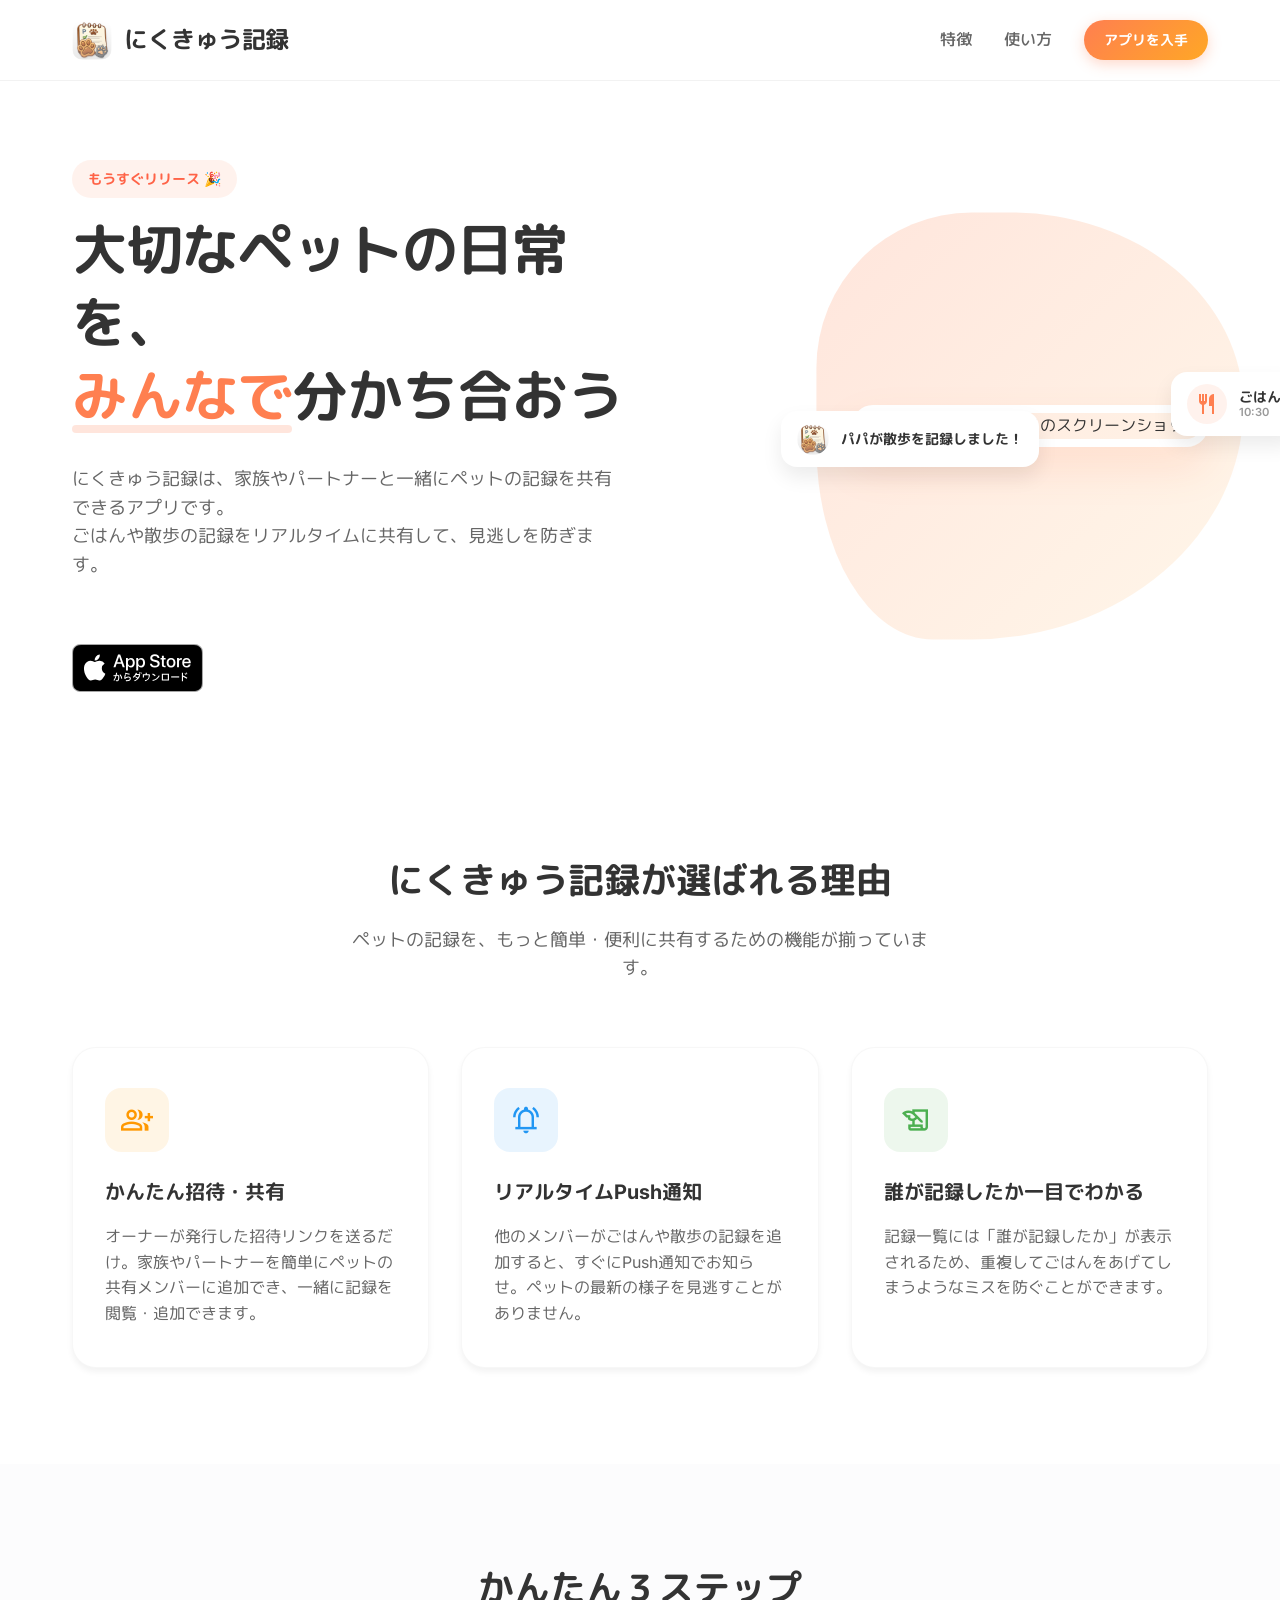
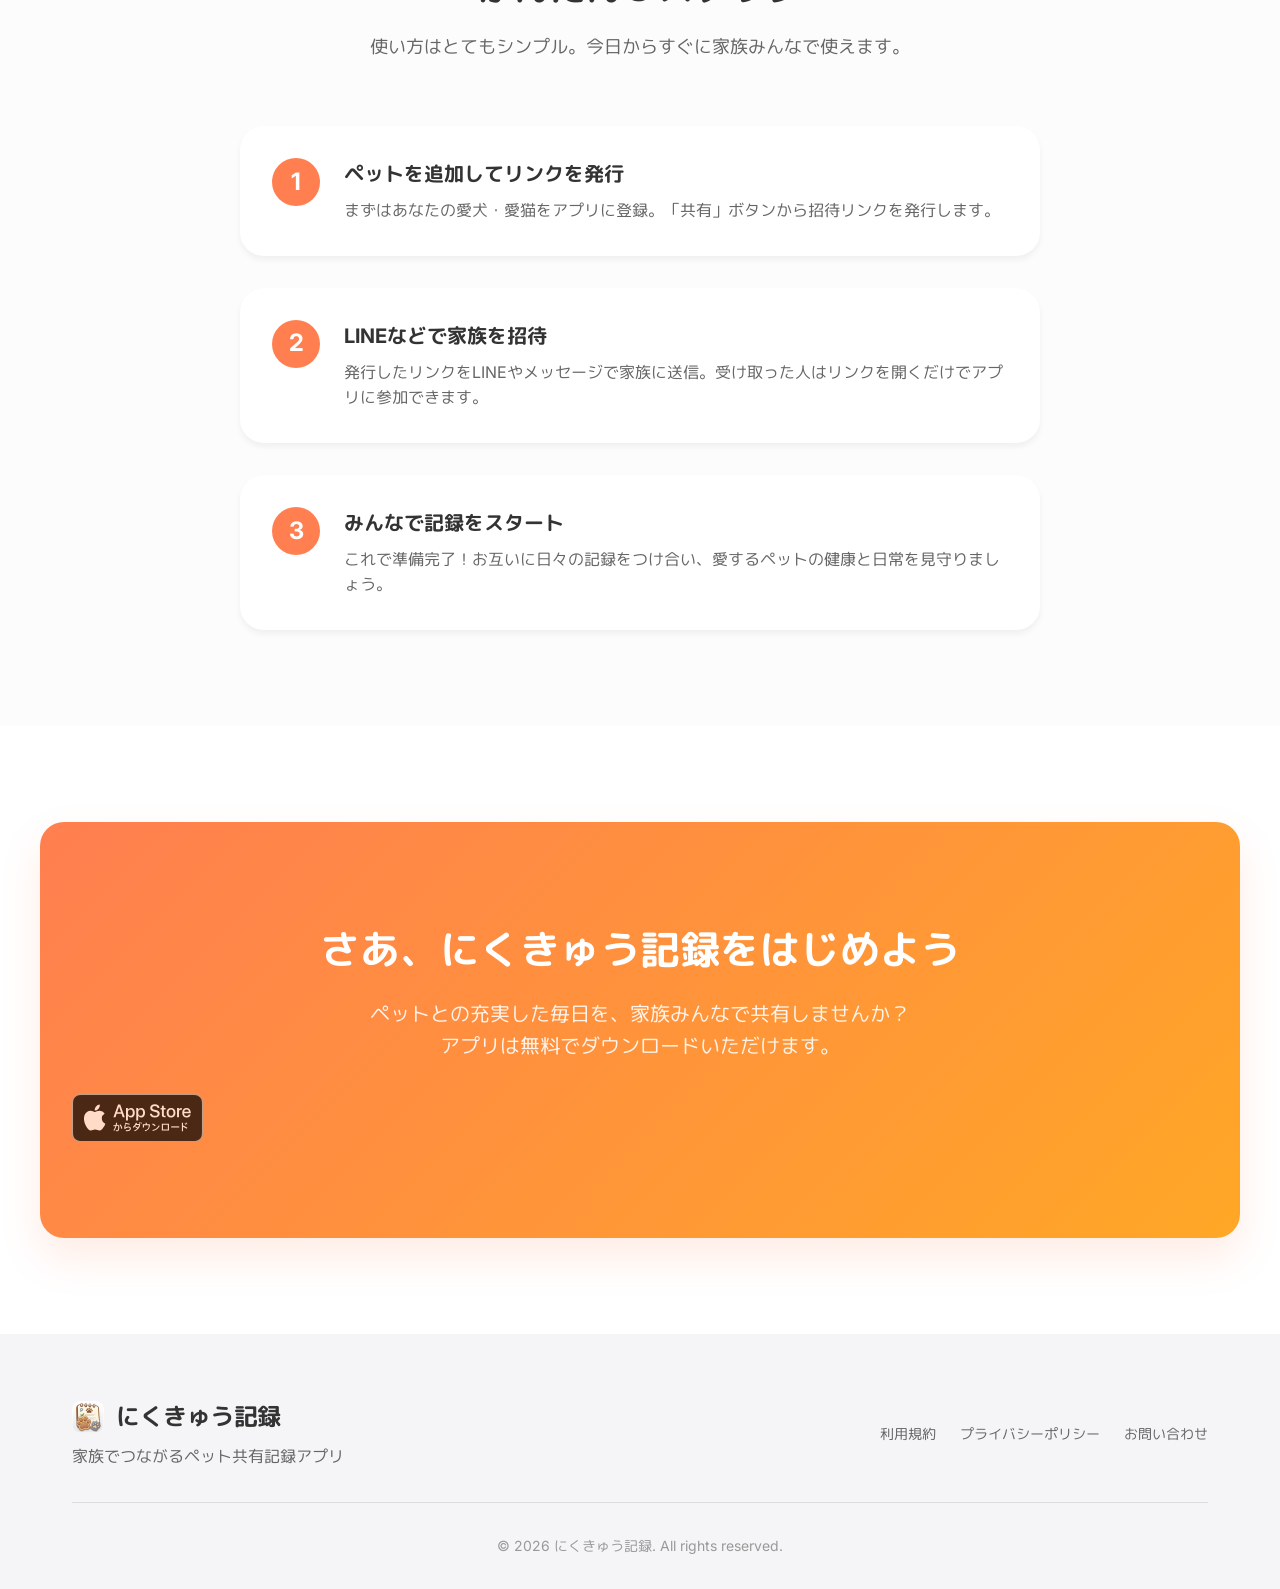
==== commit 6138d342: "アプリ名を変更" ====
--- a/index.html
+++ b/index.html
@@ -4,8 +4,8 @@
 <head>
     <meta charset="UTF-8">
     <meta name="viewport" content="width=device-width, initial-scale=1.0">
-    <title>肉球記録 | 家族でつながるペット共有記録アプリ</title>
-    <meta name="description" content="肉球記録は、家族やパートナーとペットの日常を共有・記録できるアプリです。招待リンクで簡単参加、Push通知でリアルタイムに情報共有。">
+    <title>にくきゅう記録 | 家族でつながるペット共有記録アプリ</title>
+    <meta name="description" content="にくきゅう記録は、家族やパートナーとペットの日常を共有・記録できるアプリです。招待リンクで簡単参加、Push通知でリアルタイムに情報共有。">
 
     <!-- Google Fonts -->
     <link rel="preconnect" href="https://fonts.googleapis.com">
@@ -26,8 +26,8 @@
     <header class="header">
         <div class="container header-container">
             <div class="logo">
-                <img src="images/AppIcon-iOS-1024x1024.png" alt="肉球記録 Icon" class="logo-icon">
-                <span class="logo-text">肉球記録</span>
+                <img src="images/AppIcon-iOS-1024x1024.png" alt="にくきゅう記録 Icon" class="logo-icon">
+                <span class="logo-text">にくきゅう記録</span>
             </div>
             <nav class="nav">
                 <a href="#features">特徴</a>
@@ -61,7 +61,7 @@
                 <span class="badge">もうすぐリリース 🎉</span>
                 <h1 class="hero-title">大切なペットの日常を、<br><span class="highlight">みんなで</span>分かち合おう</h1>
                 <p class="hero-subtitle">
-                    肉球記録は、家族やパートナーと一緒にペットの記録を共有できるアプリです。<br>
+                    にくきゅう記録は、家族やパートナーと一緒にペットの記録を共有できるアプリです。<br>
                     ごはんや散歩の記録をリアルタイムに共有して、見逃しを防ぎます。
                 </p>
                 <div class="hero-actions">
@@ -73,7 +73,7 @@
             </div>
             <div class="hero-image-wrapper fade-in-up delay-1">
                 <div class="blob-shape"></div>
-                <img src="images/IMG_6890.PNG" alt="肉球記録 アプリのスクリーンショット" class="hero-app-screen">
+                <img src="images/IMG_6890.PNG" alt="にくきゅう記録 アプリのスクリーンショット" class="hero-app-screen">
 
                 <!-- Floating Elements -->
                 <div class="floating-card user-card fc-1">
@@ -95,7 +95,7 @@
     <section id="features" class="features section">
         <div class="container">
             <div class="section-header fade-in-up">
-                <h2 class="section-title">肉球記録が選ばれる理由</h2>
+                <h2 class="section-title">にくきゅう記録が選ばれる理由</h2>
                 <p class="section-description">ペットの記録を、もっと簡単・便利に共有するための機能が揃っています。</p>
             </div>
 
@@ -175,7 +175,7 @@
     <!-- CTA Section -->
     <section id="download" class="cta section">
         <div class="container cta-container fade-in-up">
-            <h2 class="cta-title">さあ、肉球記録をはじめよう</h2>
+            <h2 class="cta-title">さあ、にくきゅう記録をはじめよう</h2>
             <p class="cta-text">
                 ペットとの充実した毎日を、家族みんなで共有しませんか？<br>
                 アプリは無料でダウンロードいただけます。
@@ -194,8 +194,8 @@
         <div class="container footer-container">
             <div class="footer-brand">
                 <div class="logo">
-                    <img src="images/AppIcon-iOS-1024x1024.png" alt="肉球記録 Icon" class="logo-icon-small">
-                    <span class="logo-text">肉球記録</span>
+                    <img src="images/AppIcon-iOS-1024x1024.png" alt="にくきゅう記録 Icon" class="logo-icon-small">
+                    <span class="logo-text">にくきゅう記録</span>
                 </div>
                 <p class="footer-desc">家族でつながるペット共有記録アプリ</p>
             </div>
@@ -207,7 +207,7 @@
         </div>
         <div class="container">
             <div class="footer-bottom">
-                &copy; <span id="year"></span> 肉球記録. All rights reserved.
+                &copy; <span id="year"></span> にくきゅう記録. All rights reserved.
             </div>
         </div>
     </footer>
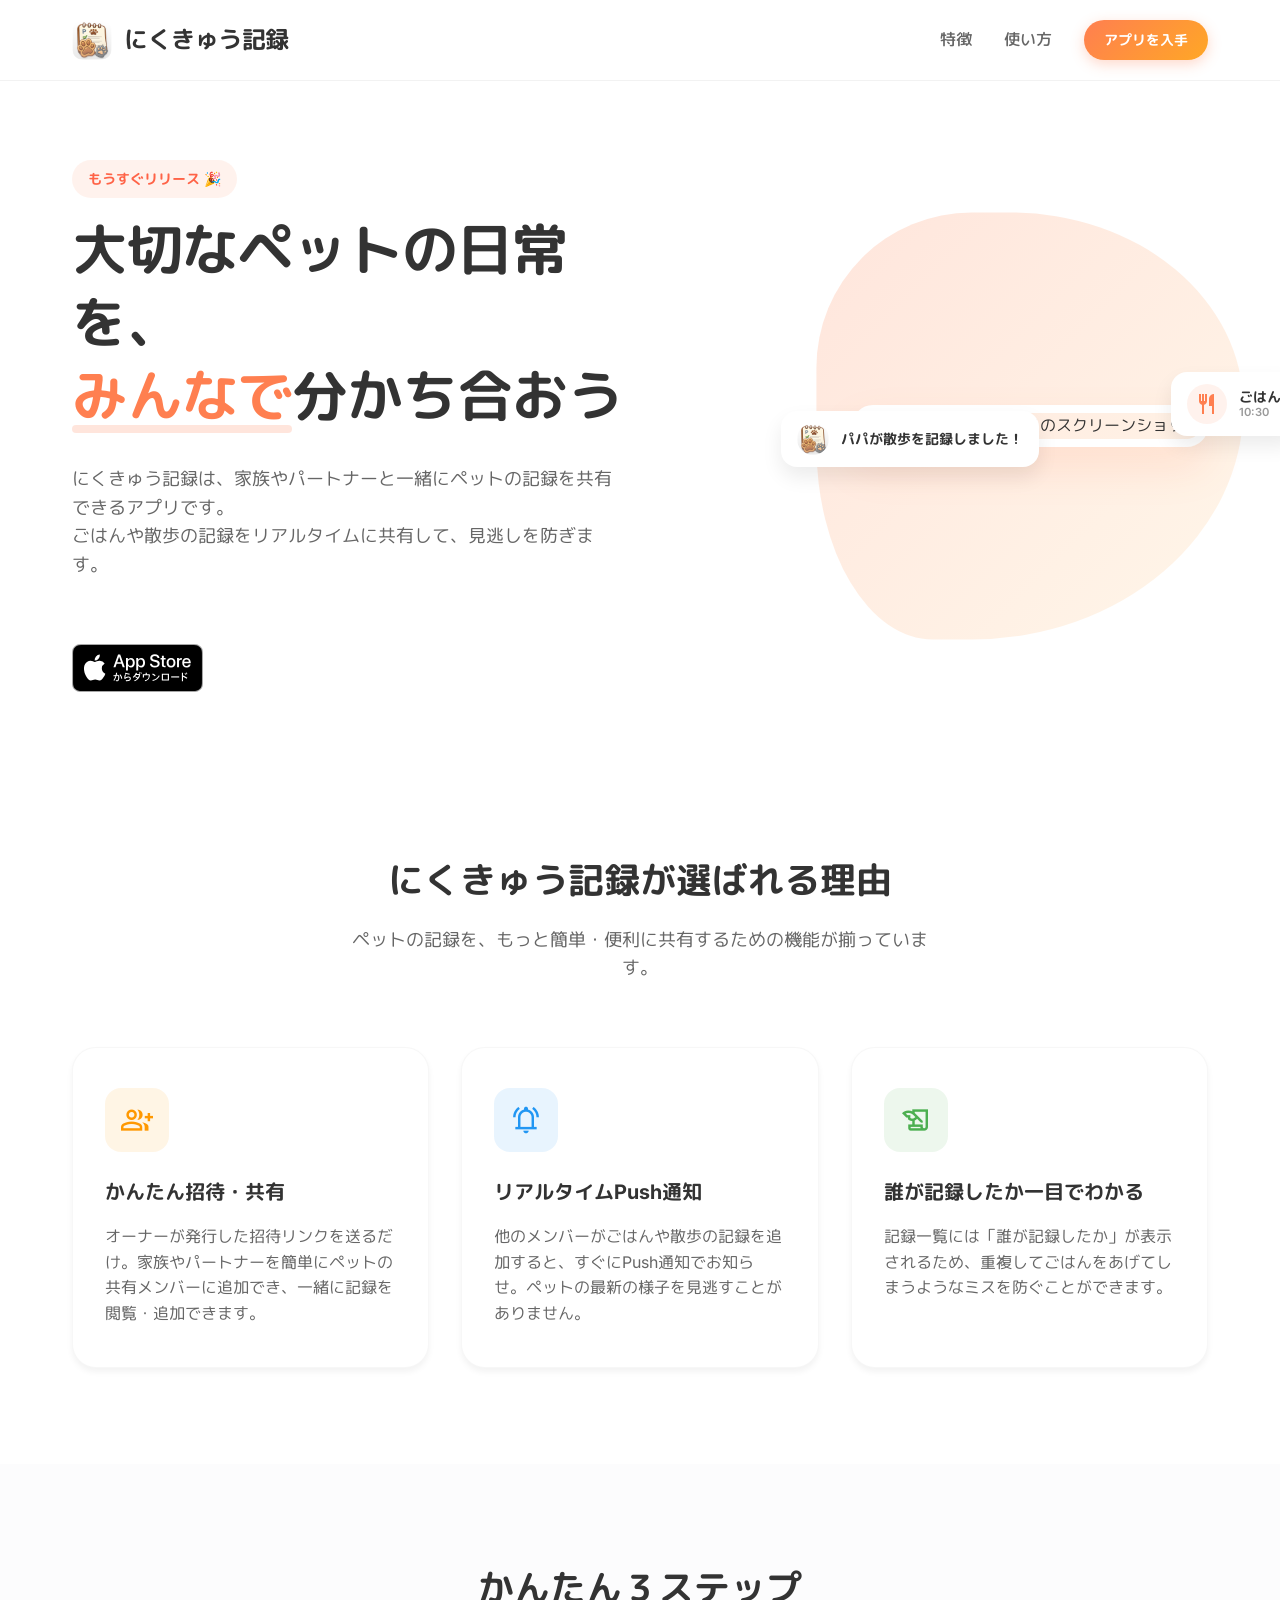
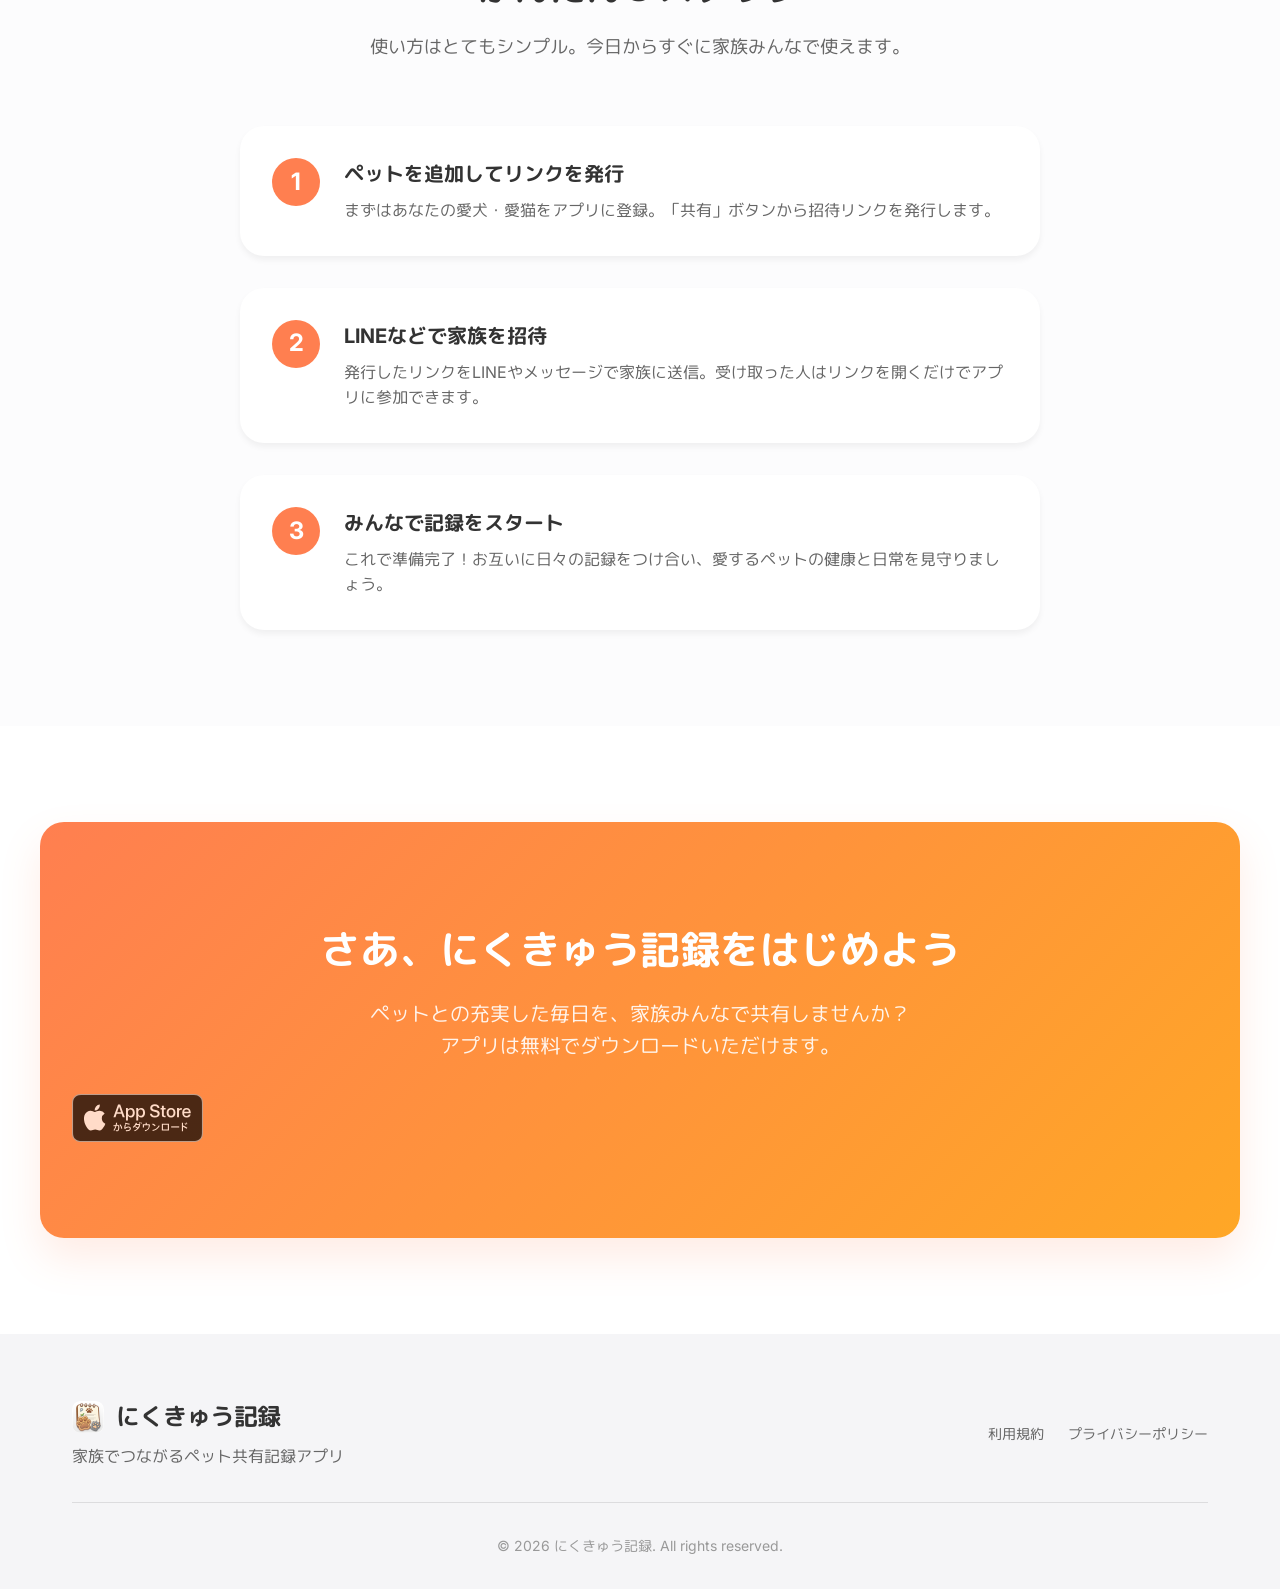
==== commit 71227188: "AppStoreリンクの追加" ====
--- a/index.html
+++ b/index.html
@@ -65,7 +65,7 @@
                     ごはんや散歩の記録をリアルタイムに共有して、見逃しを防ぎます。
                 </p>
                 <div class="hero-actions">
-                    <a href="#download" class="app-store-badge-link">
+                    <a href="https://apps.apple.com/jp/app/id6760353693" class="app-store-badge-link">
                         <img src="images/app-store-badge-jp.svg" alt="App Storeからダウンロード"
                             style="height: 48px; width: auto;">
                     </a>
@@ -202,7 +202,6 @@
             <div class="footer-links">
                 <a href="terms.html">利用規約</a>
                 <a href="privacy.html">プライバシーポリシー</a>
-                <a href="#">お問い合わせ</a>
             </div>
         </div>
         <div class="container">
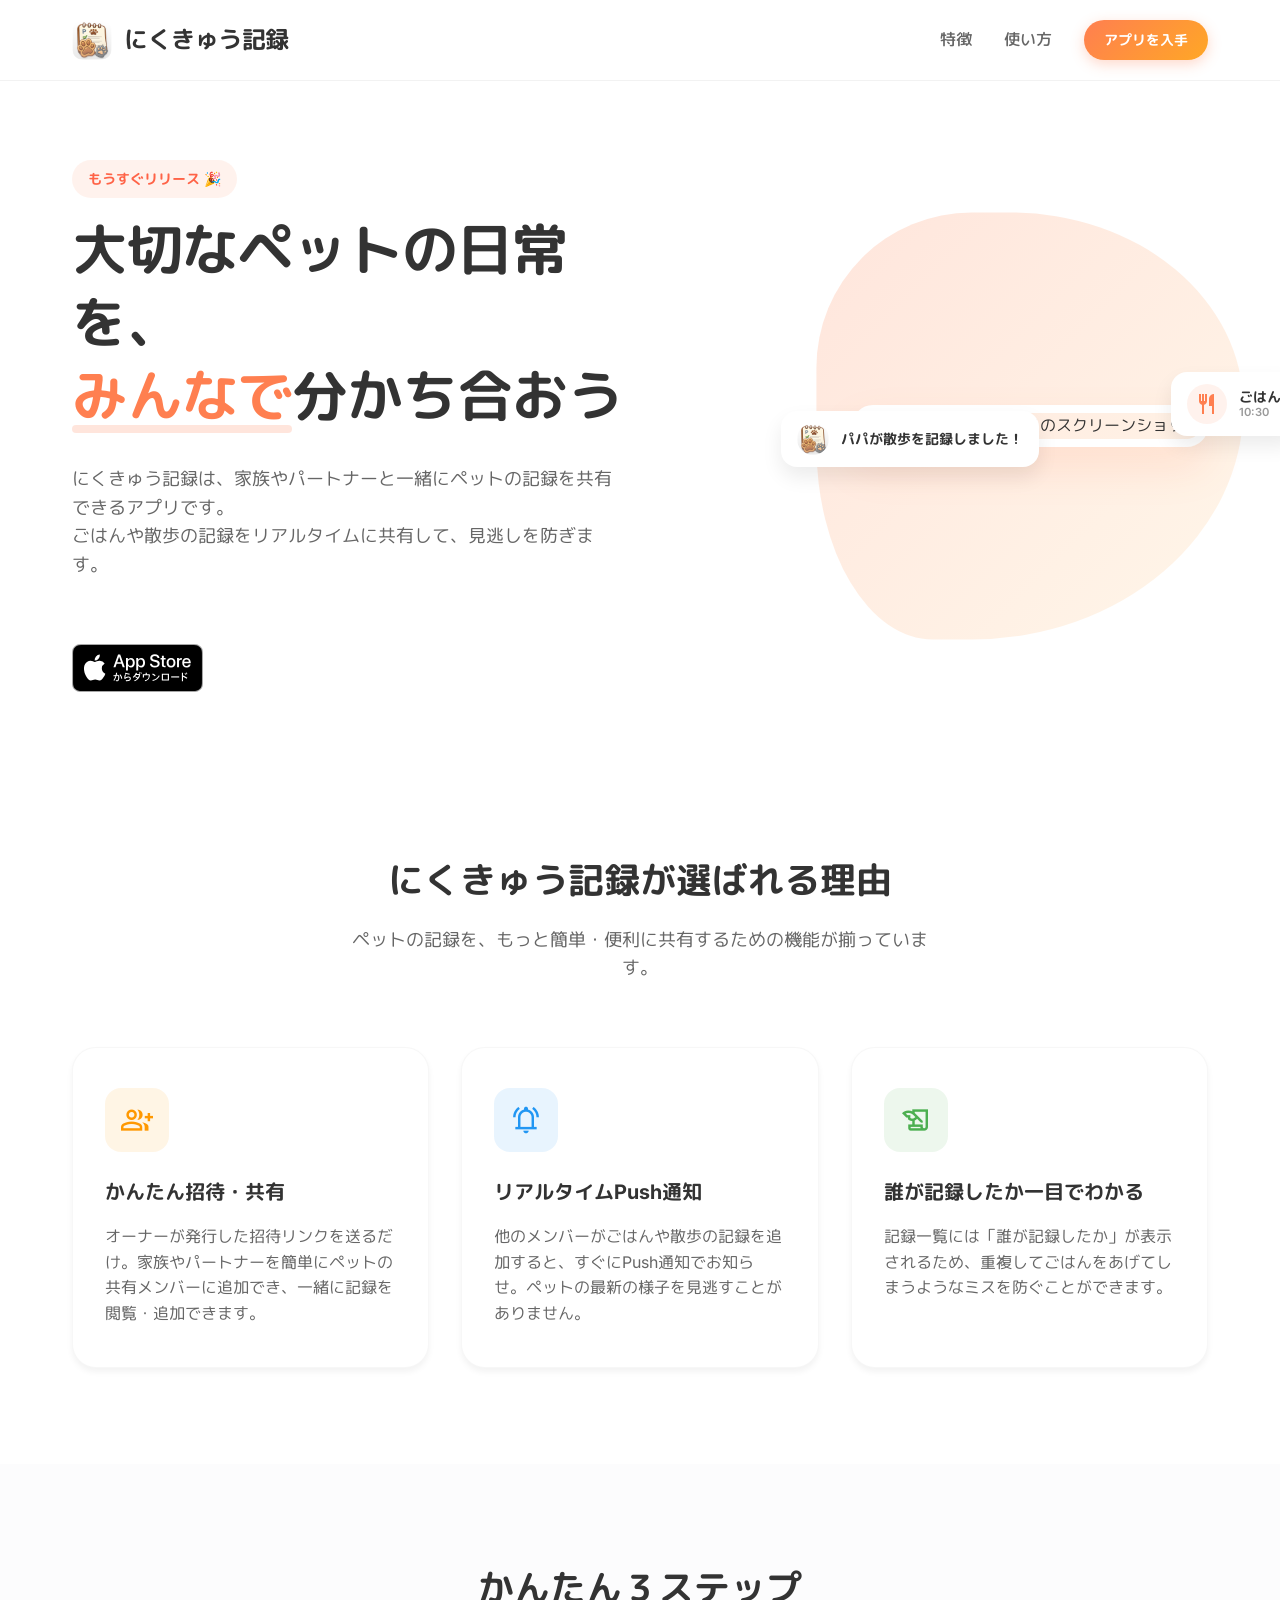
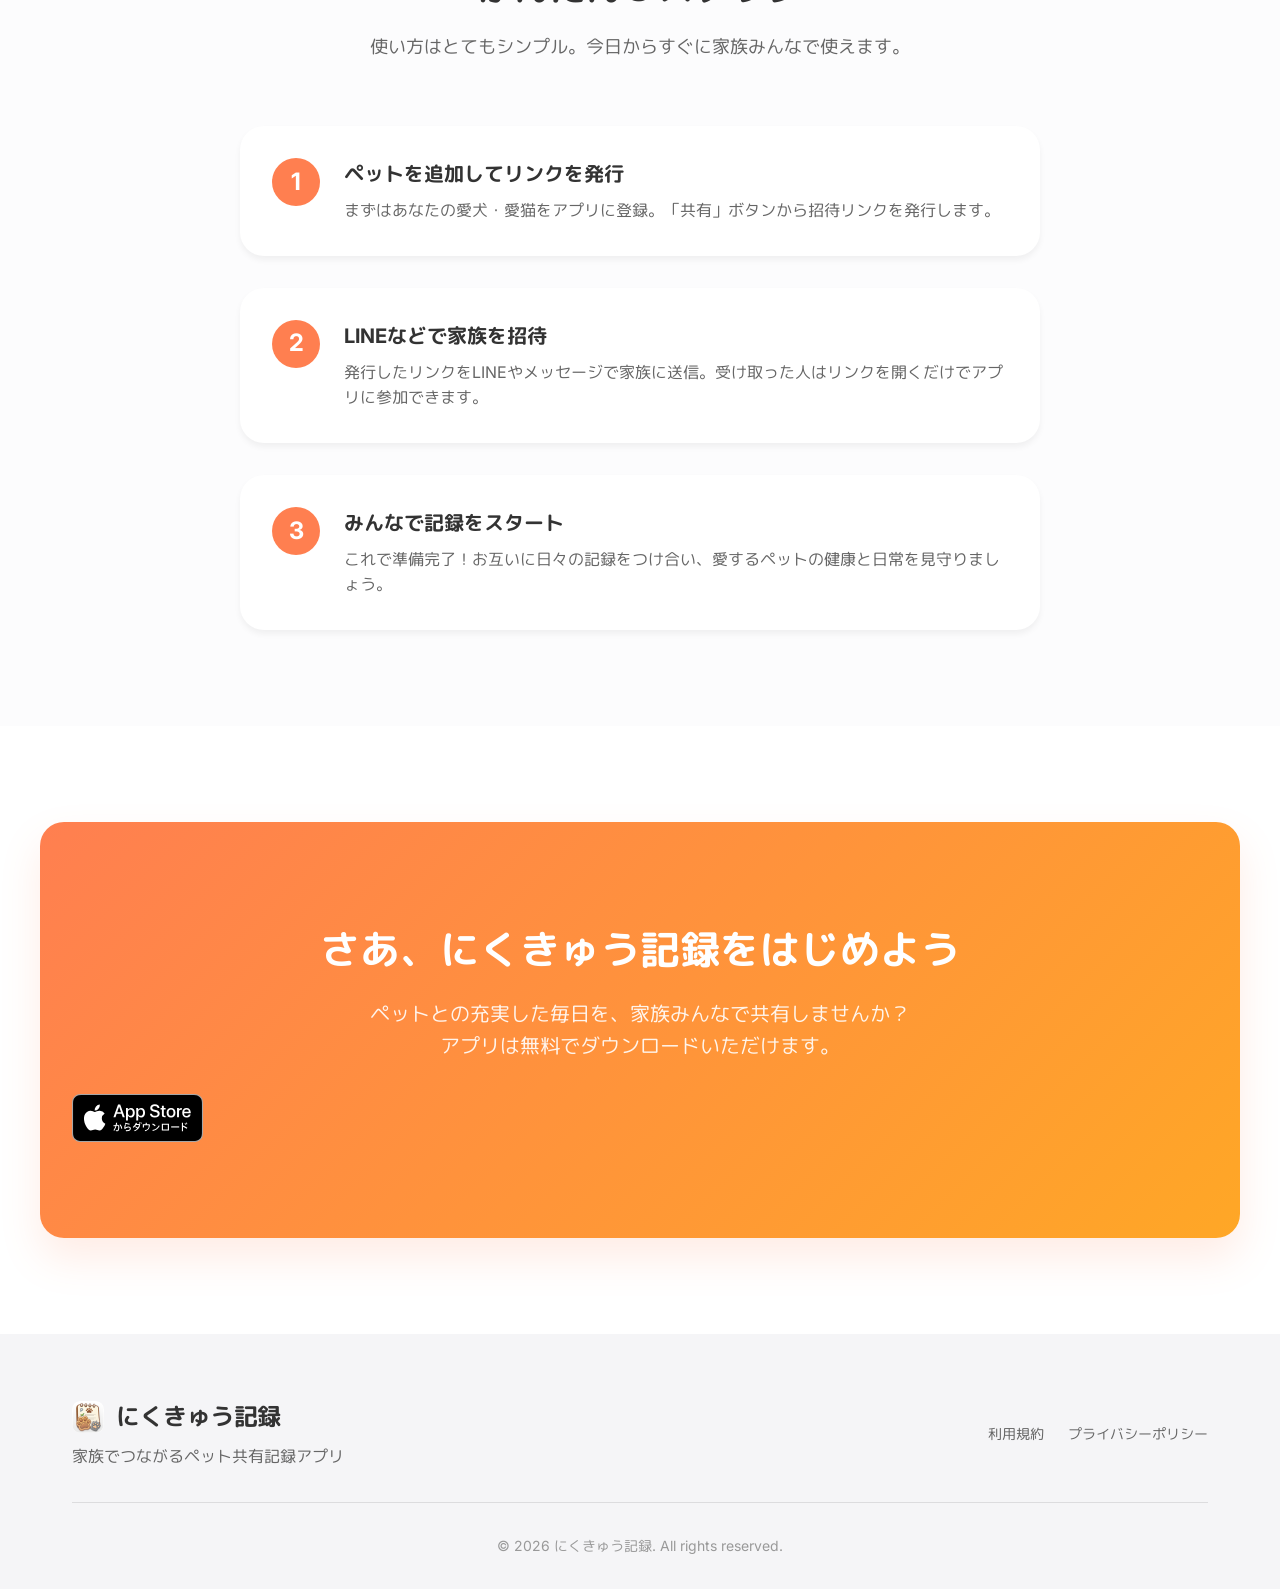
==== commit f3709772: "AppStoreリンクの追加" ====
--- a/index.html
+++ b/index.html
@@ -180,12 +180,10 @@
                 ペットとの充実した毎日を、家族みんなで共有しませんか？<br>
                 アプリは無料でダウンロードいただけます。
             </p>
-            <div class="cta-buttons">
-                <a href="#" class="app-store-badge-link"
-                    style="opacity: 0.7; cursor: not-allowed; pointer-events: none;">
-                    <img src="images/app-store-badge-jp.svg" alt="App Storeで配信予定" style="height: 48px; width: auto;">
-                </a>
-            </div>
+            <a href="https://apps.apple.com/jp/app/id6760353693" class="app-store-badge-link">
+                <img src="images/app-store-badge-jp.svg" alt="App Storeで配信予定" style="height: 48px; width: auto;">
+            </a>
+
         </div>
     </section>
 
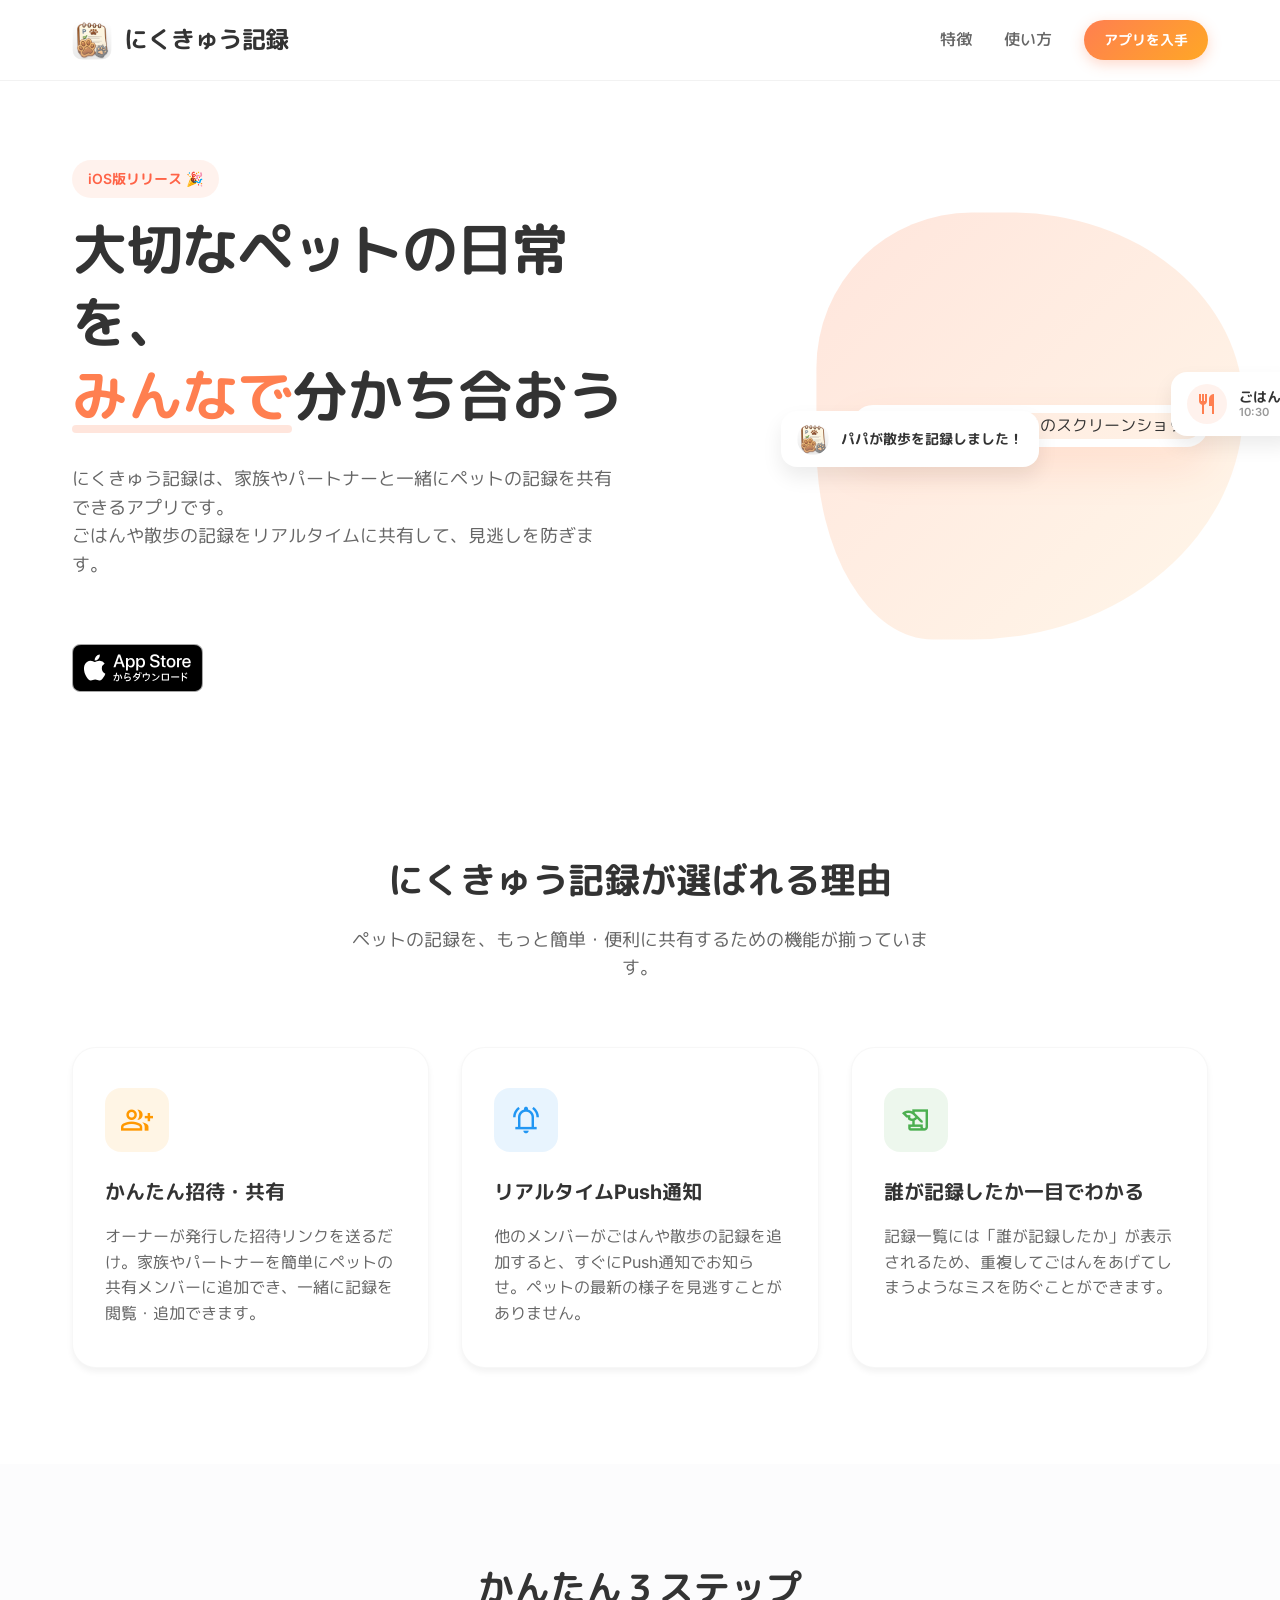
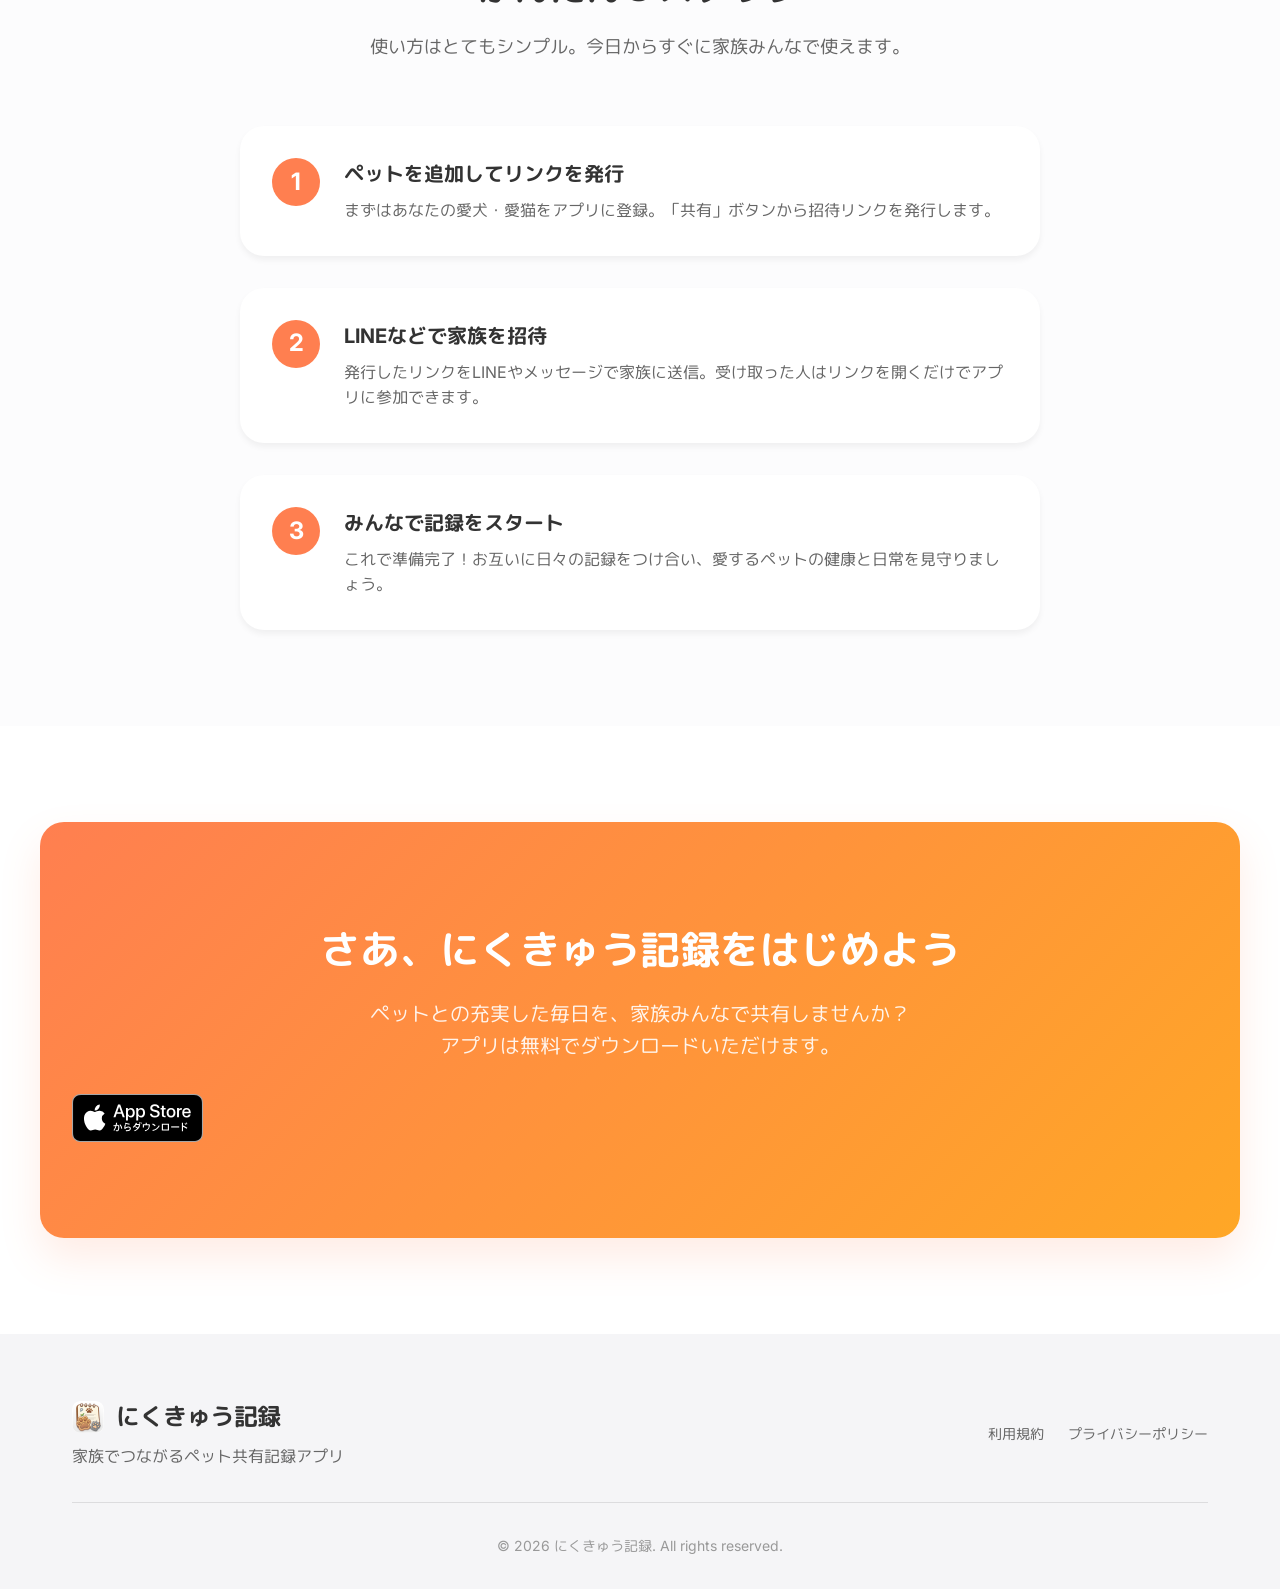
==== commit cf1c136e: "badgeコメント更新" ====
--- a/index.html
+++ b/index.html
@@ -58,7 +58,7 @@
     <section class="hero">
         <div class="container hero-container">
             <div class="hero-content fade-in-up">
-                <span class="badge">もうすぐリリース 🎉</span>
+                <span class="badge">iOS版リリース 🎉</span>
                 <h1 class="hero-title">大切なペットの日常を、<br><span class="highlight">みんなで</span>分かち合おう</h1>
                 <p class="hero-subtitle">
                     にくきゅう記録は、家族やパートナーと一緒にペットの記録を共有できるアプリです。<br>
